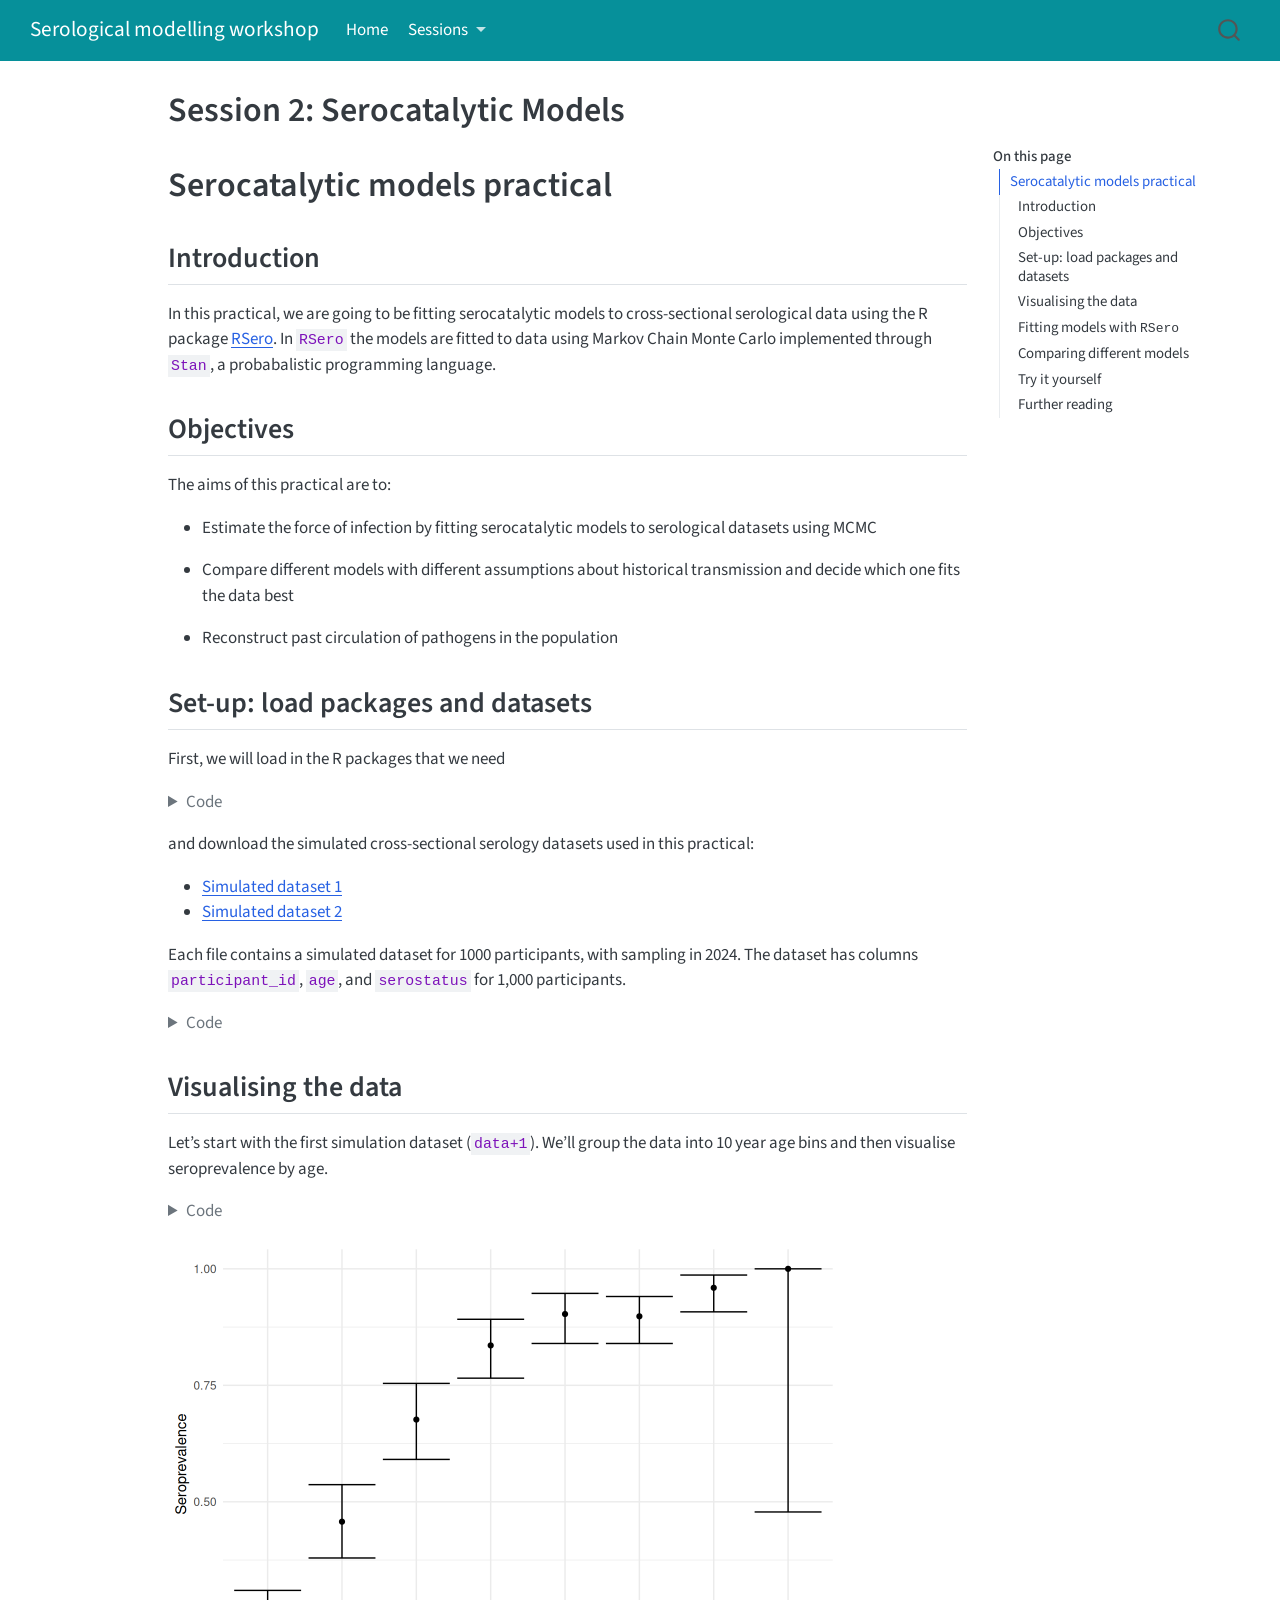
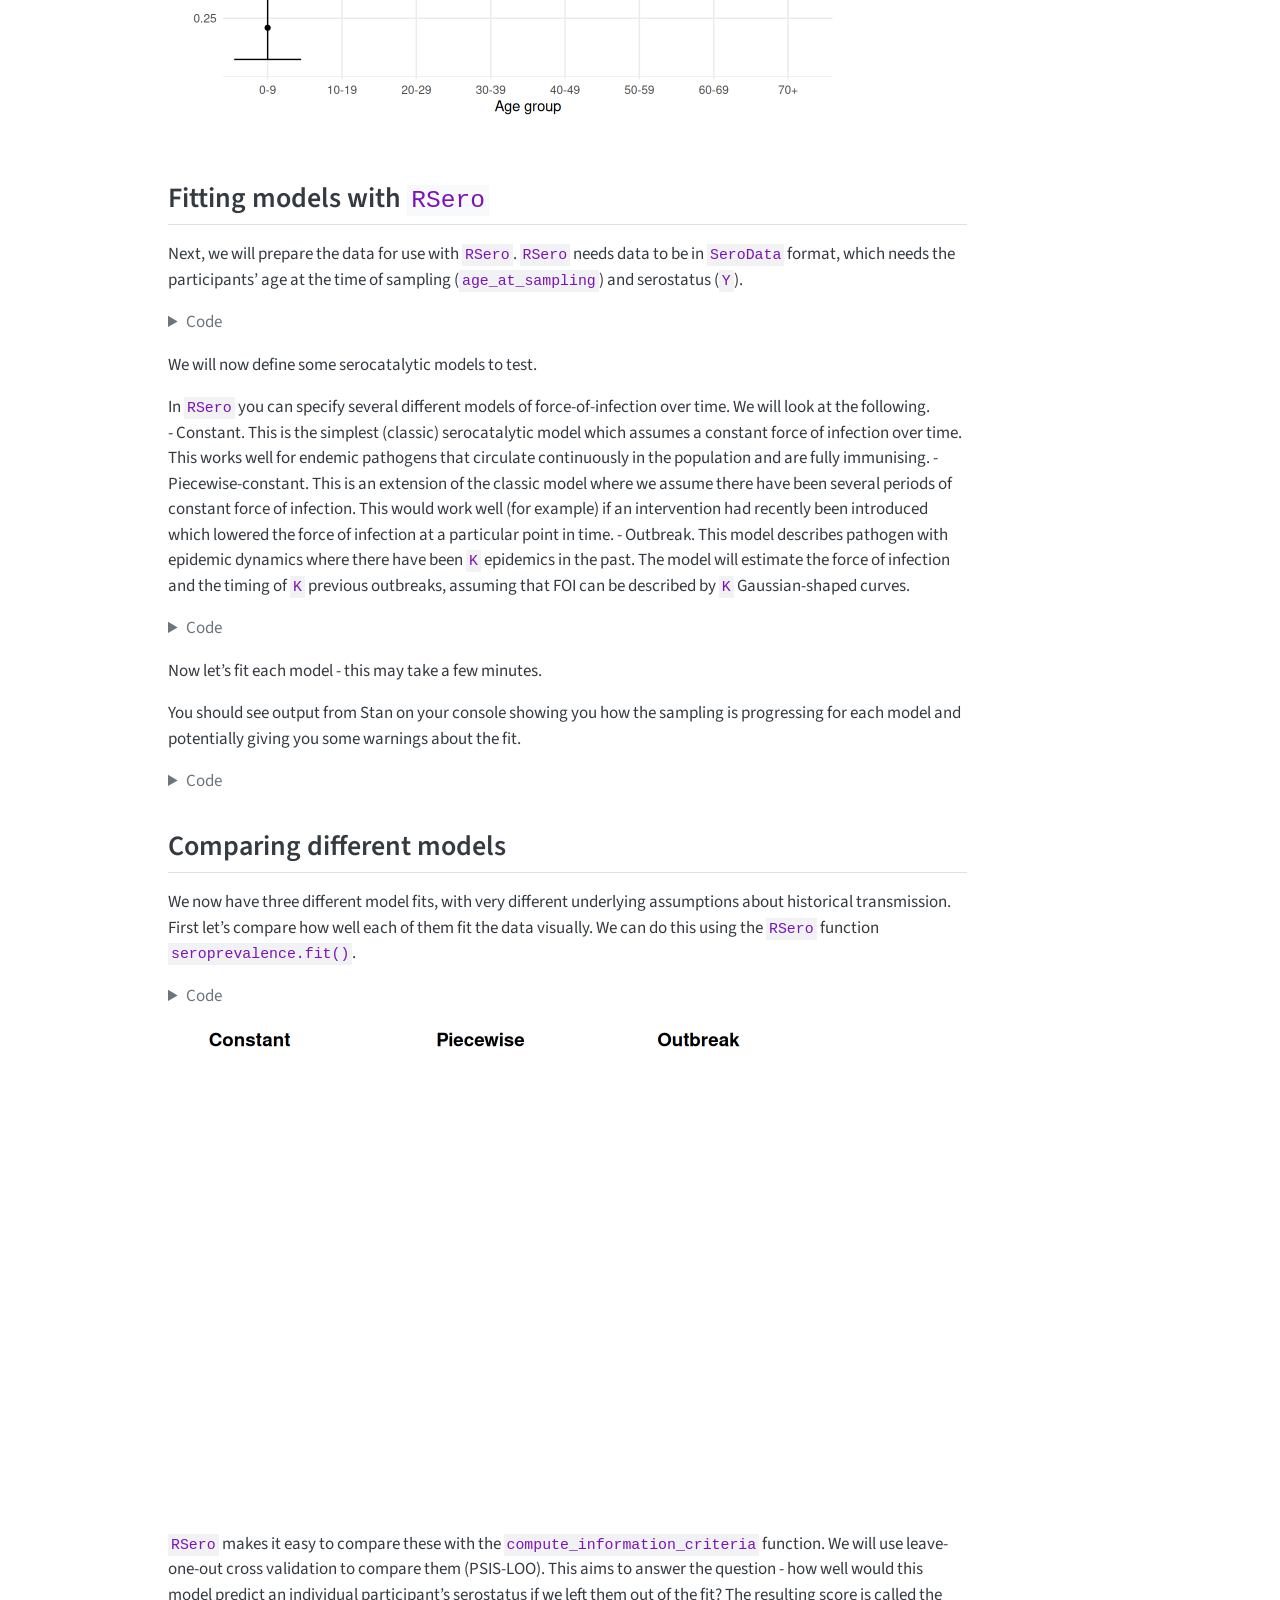
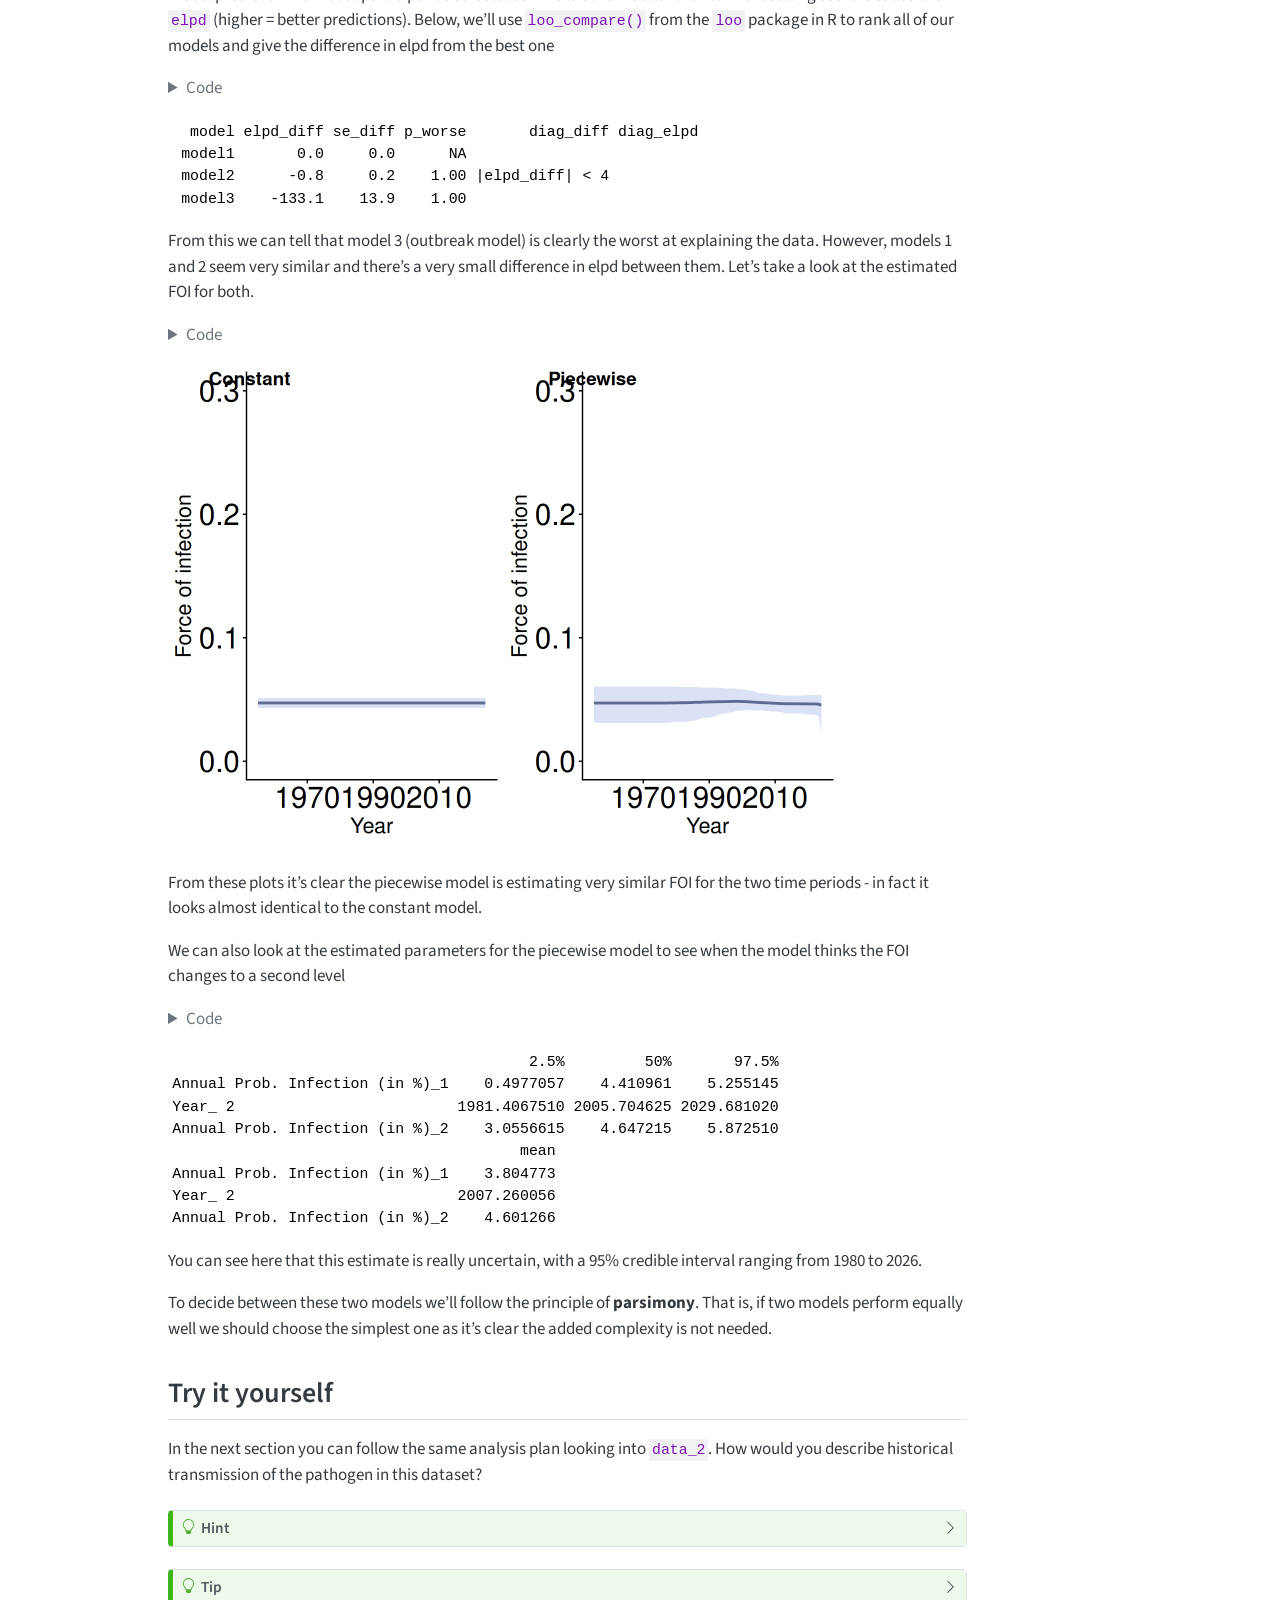
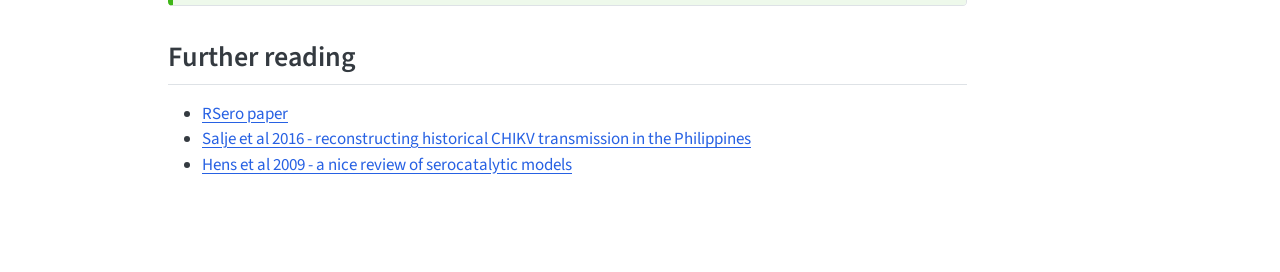
==== sessions/serocatalytic-models-practical.html @ 4f5a4b9c "Built site for gh-pages" ====
<!DOCTYPE html>
<html xmlns="http://www.w3.org/1999/xhtml" lang="en" xml:lang="en"><head>

<meta charset="utf-8">
<meta name="generator" content="quarto-1.10.19">

<meta name="viewport" content="width=device-width, initial-scale=1.0, user-scalable=yes">


<title>Session 2: Serocatalytic Models – Serological modelling workshop</title>
<style>
/* Default styles provided by pandoc.
** See https://pandoc.org/MANUAL.html#variables-for-html for config info.
*/
span.smallcaps{font-variant: small-caps;}
div.columns{display: flex; gap: 1.5em;}
div.column{flex: auto;}
@media screen {
div.columns{gap: min(4vw, 1.5em);}
div.column{overflow-x: auto;}
}
div.hanging-indent{margin-left: 1.5em; text-indent: -1.5em;}
ul.task-list{list-style: none;}
ul.task-list li input[type="checkbox"] {
  width: 0.8em;
  margin: 0 0.8em 0.2em -1em; /* quarto-specific, see https://github.com/quarto-dev/quarto-cli/issues/4556 */ 
  vertical-align: middle;
}
/* CSS for syntax highlighting */
html { -webkit-text-size-adjust: 100%; }
pre > code.sourceCode { white-space: pre; position: relative; }
pre > code.sourceCode > span { display: inline-block; line-height: 1.25; }
pre > code.sourceCode > span:empty { height: 1.2em; }
.sourceCode { overflow: visible; }
code.sourceCode > span { color: inherit; text-decoration: inherit; }
div.sourceCode { margin: 1em 0; }
pre.sourceCode { margin: 0; }
@media screen {
div.sourceCode { overflow: auto; }
}
@media print {
pre > code.sourceCode { white-space: pre-wrap; }
pre > code.sourceCode > span { text-indent: -5em; padding-left: 5em; }
}
pre.numberSource code
  { counter-reset: source-line 0; }
pre.numberSource code > span
  { position: relative; left: -4em; counter-increment: source-line; }
pre.numberSource code > span > a:first-child::before
  { content: counter(source-line);
    position: relative; left: -1em; text-align: right; vertical-align: baseline;
    border: none; display: inline-block;
    -webkit-touch-callout: none; -webkit-user-select: none;
    -khtml-user-select: none; -moz-user-select: none;
    -ms-user-select: none; user-select: none;
    padding: 0 4px; width: 4em;
  }
pre.numberSource { margin-left: 3em;  padding-left: 4px; }
div.sourceCode
  {   }
@media screen {
pre > code.sourceCode > span > a:first-child::before { text-decoration: underline; }
}
</style>


<script src="../site_libs/quarto-nav/quarto-nav.js"></script>
<script src="../site_libs/quarto-nav/headroom.min.js"></script>
<script src="../site_libs/clipboard/clipboard.min.js"></script>
<script src="../site_libs/quarto-search/autocomplete.umd.js"></script>
<script src="../site_libs/quarto-search/fuse.min.js"></script>
<script src="../site_libs/quarto-search/quarto-search.js"></script>
<meta name="quarto:offset" content="../">
<script src="../site_libs/quarto-html/quarto.js" type="module"></script>
<script src="../site_libs/quarto-html/tabsets/tabsets.js" type="module"></script>
<script src="../site_libs/quarto-html/popper.min.js"></script>
<script src="../site_libs/quarto-html/tippy.umd.min.js"></script>
<script src="../site_libs/quarto-html/anchor.min.js"></script>
<link href="../site_libs/quarto-html/tippy.css" rel="stylesheet">
<link href="../site_libs/quarto-html/quarto-syntax-highlighting-bf27225e3a48a9273f3daa8f8e829971.css" rel="stylesheet" id="quarto-text-highlighting-styles">
<script src="../site_libs/bootstrap/bootstrap.min.js"></script>
<link href="../site_libs/bootstrap/bootstrap-icons.css" rel="stylesheet">
<link href="../site_libs/bootstrap/bootstrap-55617497126496852ff9f5a59253c640.min.css" rel="stylesheet" append-hash="true" id="quarto-bootstrap" data-mode="light">
<script id="quarto-search-options" type="application/json">{
  "location": "navbar",
  "copy-button": false,
  "collapse-after": 3,
  "panel-placement": "end",
  "type": "overlay",
  "limit": 50,
  "keyboard-shortcut": [
    "f",
    "/",
    "s"
  ],
  "show-item-context": false,
  "language": {
    "search-no-results-text": "No results",
    "search-matching-documents-text": "matching documents",
    "search-copy-link-title": "Copy link to search",
    "search-hide-matches-text": "Hide additional matches",
    "search-more-match-text": "more match in this document",
    "search-more-matches-text": "more matches in this document",
    "search-clear-button-title": "Clear",
    "search-text-placeholder": "",
    "search-detached-cancel-button-title": "Cancel",
    "search-submit-button-title": "Submit",
    "search-label": "Search"
  }
}</script>


<link rel="stylesheet" href="../styles.css">
</head>

<body class="nav-fixed quarto-light">

<div id="quarto-search-results"></div>
  <header id="quarto-header" class="headroom fixed-top">
    <nav class="navbar navbar-expand-lg " data-bs-theme="dark">
      <div class="navbar-container container-fluid">
      <div class="navbar-brand-container mx-auto">
    <a class="navbar-brand" href="../index.html">
    <span class="navbar-title">Serological modelling workshop</span>
    </a>
  </div>
            <div id="quarto-search" class="" title="Search"></div>
          <button class="navbar-toggler" type="button" data-bs-toggle="collapse" data-bs-target="#navbarCollapse" aria-controls="navbarCollapse" role="menu" aria-expanded="false" aria-label="Toggle navigation" onclick="if (window.quartoToggleHeadroom) { window.quartoToggleHeadroom(); }">
  <span class="navbar-toggler-icon"></span>
</button>
          <div class="collapse navbar-collapse" id="navbarCollapse">
            <ul class="navbar-nav navbar-nav-scroll me-auto">
  <li class="nav-item">
    <a class="nav-link" href="../index.html"> 
<span class="menu-text">Home</span></a>
  </li>  
  <li class="nav-item dropdown ">
    <a class="nav-link dropdown-toggle" href="#" id="nav-menu-sessions" role="link" data-bs-toggle="dropdown" aria-expanded="false">
 <span class="menu-text">Sessions</span>
    </a>
    <ul class="dropdown-menu" aria-labelledby="nav-menu-sessions">    
        <li>
    <a class="dropdown-item" href="../sessions/serology-introduction.html">
 <span class="dropdown-text">Introduction to serology</span></a>
  </li>  
        <li>
    <a class="dropdown-item" href="../sessions/serocatalytic-models-practical.html">
 <span class="dropdown-text">Serocatalytic models</span></a>
  </li>  
    </ul>
  </li>
</ul>
          </div> <!-- /navcollapse -->
            <div class="quarto-navbar-tools">
</div>
      </div> <!-- /container-fluid -->
    </nav>
</header>
<!-- content -->
<div id="quarto-content" class="quarto-container page-columns page-rows-contents page-layout-article page-navbar">
<!-- sidebar -->
<!-- margin-sidebar -->
    <div id="quarto-margin-sidebar" class="sidebar margin-sidebar">
        <nav id="TOC" role="doc-toc" class="toc-active">
    <h2 id="toc-title">On this page</h2>
   
  <ul>
  <li><a href="#serocatalytic-models-practical" id="toc-serocatalytic-models-practical" class="nav-link active" data-scroll-target="#serocatalytic-models-practical">Serocatalytic models practical</a>
  <ul class="collapse">
  <li><a href="#introduction" id="toc-introduction" class="nav-link" data-scroll-target="#introduction">Introduction</a></li>
  <li><a href="#objectives" id="toc-objectives" class="nav-link" data-scroll-target="#objectives">Objectives</a></li>
  <li><a href="#set-up-load-packages-and-datasets" id="toc-set-up-load-packages-and-datasets" class="nav-link" data-scroll-target="#set-up-load-packages-and-datasets">Set-up: load packages and datasets</a></li>
  <li><a href="#visualising-the-data" id="toc-visualising-the-data" class="nav-link" data-scroll-target="#visualising-the-data">Visualising the data</a></li>
  <li><a href="#fitting-models-with-rsero" id="toc-fitting-models-with-rsero" class="nav-link" data-scroll-target="#fitting-models-with-rsero">Fitting models with <code>RSero</code></a></li>
  <li><a href="#comparing-different-models" id="toc-comparing-different-models" class="nav-link" data-scroll-target="#comparing-different-models">Comparing different models</a></li>
  <li><a href="#try-it-yourself" id="toc-try-it-yourself" class="nav-link" data-scroll-target="#try-it-yourself">Try it yourself</a></li>
  <li><a href="#further-reading" id="toc-further-reading" class="nav-link" data-scroll-target="#further-reading">Further reading</a></li>
  </ul></li>
  </ul>
</nav>
    </div>
<!-- main -->
<main class="content" id="quarto-document-content">

<header id="title-block-header" class="quarto-title-block default">
<div class="quarto-title">
<h1 class="title">Session 2: Serocatalytic Models</h1>
</div>



<div class="quarto-title-meta">

    
  
    
  </div>
  


</header>


<section id="serocatalytic-models-practical" class="level1">
<h1>Serocatalytic models practical</h1>
<section id="introduction" class="level2">
<h2 class="anchored" data-anchor-id="introduction">Introduction</h2>
<p>In this practical, we are going to be fitting serocatalytic models to cross-sectional serological data using the R package <a href="&quot;https://journals.plos.org/ploscompbiol/article?id=10.1371/journal.pcbi.1012777#pcbi.1012777.ref024&quot;">RSero</a>. In <code>RSero</code> the models are fitted to data using Markov Chain Monte Carlo implemented through <code>Stan</code>, a probabalistic programming language.</p>
</section>
<section id="objectives" class="level2">
<h2 class="anchored" data-anchor-id="objectives">Objectives</h2>
<p>The aims of this practical are to:</p>
<ul>
<li><p>Estimate the force of infection by fitting serocatalytic models to serological datasets using MCMC</p></li>
<li><p>Compare different models with different assumptions about historical transmission and decide which one fits the data best</p></li>
<li><p>Reconstruct past circulation of pathogens in the population</p></li>
</ul>
</section>
<section id="set-up-load-packages-and-datasets" class="level2">
<h2 class="anchored" data-anchor-id="set-up-load-packages-and-datasets">Set-up: load packages and datasets</h2>
<p>First, we will load in the R packages that we need</p>
<div class="cell">
<details class="code-fold">
<summary>Code</summary>
<div class="code-copy-outer-scaffold"><div class="sourceCode cell-code" id="cb1"><pre class="sourceCode r code-with-copy"><code class="sourceCode r"><span id="cb1-1"><a href="#cb1-1" aria-hidden="true" tabindex="-1"></a><span class="fu">library</span>(Rsero)</span>
<span id="cb1-2"><a href="#cb1-2" aria-hidden="true" tabindex="-1"></a><span class="fu">library</span>(tidyverse)</span>
<span id="cb1-3"><a href="#cb1-3" aria-hidden="true" tabindex="-1"></a><span class="fu">library</span>(ggpubr) <span class="co"># we use this to arrange and save multiple plots together</span></span></code></pre></div><button title="Copy to Clipboard" class="code-copy-button"><i class="bi"></i></button></div>
</details>
</div>
<p>and download the simulated cross-sectional serology datasets used in this practical:</p>
<ul>
<li><a href="../data/simulated-data1.csv">Simulated dataset 1</a></li>
<li><a href="../data/simulated-data2.csv">Simulated dataset 2</a></li>
</ul>
<p>Each file contains a simulated dataset for 1000 participants, with sampling in 2024. The dataset has columns <code>participant_id</code>, <code>age</code>, and <code>serostatus</code> for 1,000 participants.</p>
<div class="cell">
<details class="code-fold">
<summary>Code</summary>
<div class="code-copy-outer-scaffold"><div class="sourceCode cell-code" id="cb2"><pre class="sourceCode r code-with-copy"><code class="sourceCode r"><span id="cb2-1"><a href="#cb2-1" aria-hidden="true" tabindex="-1"></a>data_1 <span class="ot">&lt;-</span> <span class="fu">read.csv</span>(<span class="st">"../data/simulated-data1.csv"</span>)</span>
<span id="cb2-2"><a href="#cb2-2" aria-hidden="true" tabindex="-1"></a>data_2 <span class="ot">&lt;-</span> <span class="fu">read.csv</span>(<span class="st">"../data/simulated-data2.csv"</span>)</span></code></pre></div><button title="Copy to Clipboard" class="code-copy-button"><i class="bi"></i></button></div>
</details>
</div>
</section>
<section id="visualising-the-data" class="level2">
<h2 class="anchored" data-anchor-id="visualising-the-data">Visualising the data</h2>
<p>Let’s start with the first simulation dataset (<code>data+1</code>). We’ll group the data into 10 year age bins and then visualise seroprevalence by age.</p>
<div class="cell">
<details class="code-fold">
<summary>Code</summary>
<div class="code-copy-outer-scaffold"><div class="sourceCode cell-code" id="cb3"><pre class="sourceCode r code-with-copy"><code class="sourceCode r"><span id="cb3-1"><a href="#cb3-1" aria-hidden="true" tabindex="-1"></a>agg_data_1 <span class="ot">&lt;-</span> data_1 <span class="sc">|&gt;</span> </span>
<span id="cb3-2"><a href="#cb3-2" aria-hidden="true" tabindex="-1"></a>  <span class="fu">mutate</span>(<span class="at">age_group =</span> <span class="fu">cut</span>(</span>
<span id="cb3-3"><a href="#cb3-3" aria-hidden="true" tabindex="-1"></a>      age,</span>
<span id="cb3-4"><a href="#cb3-4" aria-hidden="true" tabindex="-1"></a>      <span class="at">breaks =</span> <span class="fu">c</span>(<span class="fu">seq</span>(<span class="dv">0</span>, <span class="dv">70</span>, <span class="at">by =</span> <span class="dv">10</span>), <span class="cn">Inf</span>),</span>
<span id="cb3-5"><a href="#cb3-5" aria-hidden="true" tabindex="-1"></a>      <span class="at">labels =</span> <span class="fu">c</span>(</span>
<span id="cb3-6"><a href="#cb3-6" aria-hidden="true" tabindex="-1"></a>        <span class="st">"0-9"</span>, <span class="st">"10-19"</span>, <span class="st">"20-29"</span>, <span class="st">"30-39"</span>,</span>
<span id="cb3-7"><a href="#cb3-7" aria-hidden="true" tabindex="-1"></a>        <span class="st">"40-49"</span>, <span class="st">"50-59"</span>, <span class="st">"60-69"</span>, <span class="st">"70+"</span>),</span>
<span id="cb3-8"><a href="#cb3-8" aria-hidden="true" tabindex="-1"></a>      <span class="at">right =</span> <span class="cn">FALSE</span>)) <span class="sc">|&gt;</span> </span>
<span id="cb3-9"><a href="#cb3-9" aria-hidden="true" tabindex="-1"></a>  <span class="fu">group_by</span>(age_group)  <span class="sc">|&gt;</span> </span>
<span id="cb3-10"><a href="#cb3-10" aria-hidden="true" tabindex="-1"></a>  <span class="fu">summarise</span>(<span class="at">n =</span> <span class="fu">n</span>(),</span>
<span id="cb3-11"><a href="#cb3-11" aria-hidden="true" tabindex="-1"></a>            <span class="at">seropositive =</span> <span class="fu">sum</span>(serostatus),</span>
<span id="cb3-12"><a href="#cb3-12" aria-hidden="true" tabindex="-1"></a>            <span class="at">seroprevalence =</span> <span class="fu">mean</span>(serostatus),</span>
<span id="cb3-13"><a href="#cb3-13" aria-hidden="true" tabindex="-1"></a>            <span class="at">seroprevalence =</span> seropositive <span class="sc">/</span> n,</span>
<span id="cb3-14"><a href="#cb3-14" aria-hidden="true" tabindex="-1"></a>            <span class="at">ci_lower =</span> <span class="fu">binom.test</span>(seropositive, n)<span class="sc">$</span>conf.int[<span class="dv">1</span>],</span>
<span id="cb3-15"><a href="#cb3-15" aria-hidden="true" tabindex="-1"></a>            <span class="at">ci_upper =</span> <span class="fu">binom.test</span>(seropositive, n)<span class="sc">$</span>conf.int[<span class="dv">2</span>], <span class="at">.groups =</span> <span class="st">"drop"</span>)</span>
<span id="cb3-16"><a href="#cb3-16" aria-hidden="true" tabindex="-1"></a></span>
<span id="cb3-17"><a href="#cb3-17" aria-hidden="true" tabindex="-1"></a><span class="fu">ggplot</span>(agg_data_1) <span class="sc">+</span></span>
<span id="cb3-18"><a href="#cb3-18" aria-hidden="true" tabindex="-1"></a>  <span class="fu">geom_point</span>(<span class="fu">aes</span>(<span class="at">x =</span> age_group, <span class="at">y =</span> seroprevalence)) <span class="sc">+</span></span>
<span id="cb3-19"><a href="#cb3-19" aria-hidden="true" tabindex="-1"></a>  <span class="fu">geom_errorbar</span>(<span class="fu">aes</span>(<span class="at">x =</span> age_group, <span class="at">ymin =</span> ci_lower, <span class="at">ymax =</span> ci_upper)) <span class="sc">+</span></span>
<span id="cb3-20"><a href="#cb3-20" aria-hidden="true" tabindex="-1"></a>  <span class="fu">theme_minimal</span>() <span class="sc">+</span></span>
<span id="cb3-21"><a href="#cb3-21" aria-hidden="true" tabindex="-1"></a>  <span class="fu">labs</span>(<span class="at">x =</span> <span class="st">"Age group"</span>, <span class="at">y =</span> <span class="st">"Seroprevalence"</span>)</span></code></pre></div><button title="Copy to Clipboard" class="code-copy-button"><i class="bi"></i></button></div>
</details>
<div class="cell-output-display">
<div>
<figure class="figure">
<p><img src="serocatalytic-models-practical_files/figure-html/unnamed-chunk-3-1.png" class="img-fluid figure-img" width="672"></p>
</figure>
</div>
</div>
</div>
</section>
<section id="fitting-models-with-rsero" class="level2">
<h2 class="anchored" data-anchor-id="fitting-models-with-rsero">Fitting models with <code>RSero</code></h2>
<p>Next, we will prepare the data for use with <code>RSero</code>. <code>RSero</code> needs data to be in <code>SeroData</code> format, which needs the participants’ age at the time of sampling (<code>age_at_sampling</code>) and serostatus (<code>Y</code>).</p>
<div class="cell">
<details class="code-fold">
<summary>Code</summary>
<div class="code-copy-outer-scaffold"><div class="sourceCode cell-code" id="cb4"><pre class="sourceCode r code-with-copy"><code class="sourceCode r"><span id="cb4-1"><a href="#cb4-1" aria-hidden="true" tabindex="-1"></a>sero_data1 <span class="ot">&lt;-</span> <span class="fu">SeroData</span>(<span class="at">age_at_sampling =</span> data_1<span class="sc">$</span>age, <span class="at">Y =</span> data_1<span class="sc">$</span>serostatus, <span class="at">sampling_year =</span> <span class="dv">2024</span>)</span>
<span id="cb4-2"><a href="#cb4-2" aria-hidden="true" tabindex="-1"></a>sero_data2 <span class="ot">&lt;-</span> <span class="fu">SeroData</span>(<span class="at">age_at_sampling =</span> data_2<span class="sc">$</span>age, <span class="at">Y =</span> data_2<span class="sc">$</span>serostatus, <span class="at">sampling_year =</span> <span class="dv">2024</span>)</span></code></pre></div><button title="Copy to Clipboard" class="code-copy-button"><i class="bi"></i></button></div>
</details>
</div>
<p>We will now define some serocatalytic models to test.</p>
<p>In <code>RSero</code> you can specify several different models of force-of-infection over time. We will look at the following.<br>
- Constant. This is the simplest (classic) serocatalytic model which assumes a constant force of infection over time. This works well for endemic pathogens that circulate continuously in the population and are fully immunising. - Piecewise-constant. This is an extension of the classic model where we assume there have been several periods of constant force of infection. This would work well (for example) if an intervention had recently been introduced which lowered the force of infection at a particular point in time. - Outbreak. This model describes pathogen with epidemic dynamics where there have been <code>K</code> epidemics in the past. The model will estimate the force of infection and the timing of <code>K</code> previous outbreaks, assuming that FOI can be described by <code>K</code> Gaussian-shaped curves.</p>
<div class="cell">
<details class="code-fold">
<summary>Code</summary>
<div class="code-copy-outer-scaffold"><div class="sourceCode cell-code" id="cb5"><pre class="sourceCode r code-with-copy"><code class="sourceCode r"><span id="cb5-1"><a href="#cb5-1" aria-hidden="true" tabindex="-1"></a>constant_model <span class="ot">&lt;-</span> <span class="fu">FOImodel</span>(<span class="at">type =</span> <span class="st">"constant"</span>)</span>
<span id="cb5-2"><a href="#cb5-2" aria-hidden="true" tabindex="-1"></a>piecewise_model <span class="ot">&lt;-</span> <span class="fu">FOImodel</span>(<span class="at">type =</span> <span class="st">"piecewise"</span>, <span class="at">K =</span> <span class="dv">2</span>) <span class="co"># assuming there have been 2 phases with distinct force of infection</span></span>
<span id="cb5-3"><a href="#cb5-3" aria-hidden="true" tabindex="-1"></a>outbreak_model <span class="ot">&lt;-</span> <span class="fu">FOImodel</span>(<span class="at">type =</span> <span class="st">"outbreak"</span>, <span class="at">K =</span> <span class="dv">1</span>) <span class="co"># assuming there has been 1 outbreak in the past</span></span></code></pre></div><button title="Copy to Clipboard" class="code-copy-button"><i class="bi"></i></button></div>
</details>
</div>
<p>Now let’s fit each model - this may take a few minutes.</p>
<p>You should see output from Stan on your console showing you how the sampling is progressing for each model and potentially giving you some warnings about the fit.</p>
<div class="cell">
<details class="code-fold">
<summary>Code</summary>
<div class="code-copy-outer-scaffold"><div class="sourceCode cell-code" id="cb6"><pre class="sourceCode r code-with-copy"><code class="sourceCode r"><span id="cb6-1"><a href="#cb6-1" aria-hidden="true" tabindex="-1"></a>constant_fit_1 <span class="ot">&lt;-</span> <span class="fu">fit</span>(<span class="at">data =</span> sero_data1, <span class="at">model =</span> constant_model, <span class="at">iter =</span> <span class="dv">1000</span>, <span class="at">chains =</span> <span class="dv">2</span>)</span>
<span id="cb6-2"><a href="#cb6-2" aria-hidden="true" tabindex="-1"></a>piecewise_fit_1 <span class="ot">&lt;-</span> <span class="fu">fit</span>(<span class="at">data =</span> sero_data1, <span class="at">model =</span> piecewise_model, <span class="at">iter =</span> <span class="dv">1000</span>, <span class="at">chains =</span> <span class="dv">2</span>)</span>
<span id="cb6-3"><a href="#cb6-3" aria-hidden="true" tabindex="-1"></a>outbreak_fit_1 <span class="ot">&lt;-</span> <span class="fu">fit</span>(<span class="at">data =</span> sero_data1, <span class="at">model =</span> outbreak_model, <span class="at">iter =</span> <span class="dv">1000</span>, <span class="at">chains =</span> <span class="dv">2</span>)</span></code></pre></div><button title="Copy to Clipboard" class="code-copy-button"><i class="bi"></i></button></div>
</details>
</div>
</section>
<section id="comparing-different-models" class="level2">
<h2 class="anchored" data-anchor-id="comparing-different-models">Comparing different models</h2>
<p>We now have three different model fits, with very different underlying assumptions about historical transmission. First let’s compare how well each of them fit the data visually. We can do this using the <code>RSero</code> function <code>seroprevalence.fit()</code>.</p>
<div class="cell">
<details class="code-fold">
<summary>Code</summary>
<div class="code-copy-outer-scaffold"><div class="sourceCode cell-code" id="cb7"><pre class="sourceCode r code-with-copy"><code class="sourceCode r"><span id="cb7-1"><a href="#cb7-1" aria-hidden="true" tabindex="-1"></a>constant_plot <span class="ot">&lt;-</span> <span class="fu">seroprevalence.fit</span>(constant_fit_1)</span>
<span id="cb7-2"><a href="#cb7-2" aria-hidden="true" tabindex="-1"></a>piecewise_plot <span class="ot">&lt;-</span> <span class="fu">seroprevalence.fit</span>(piecewise_fit_1)</span>
<span id="cb7-3"><a href="#cb7-3" aria-hidden="true" tabindex="-1"></a>outbreak_plot <span class="ot">&lt;-</span> <span class="fu">seroprevalence.fit</span>(outbreak_fit_1)</span>
<span id="cb7-4"><a href="#cb7-4" aria-hidden="true" tabindex="-1"></a></span>
<span id="cb7-5"><a href="#cb7-5" aria-hidden="true" tabindex="-1"></a><span class="fu">ggarrange</span>(</span>
<span id="cb7-6"><a href="#cb7-6" aria-hidden="true" tabindex="-1"></a>  constant_plot,</span>
<span id="cb7-7"><a href="#cb7-7" aria-hidden="true" tabindex="-1"></a>  piecewise_plot,</span>
<span id="cb7-8"><a href="#cb7-8" aria-hidden="true" tabindex="-1"></a>  outbreak_plot,</span>
<span id="cb7-9"><a href="#cb7-9" aria-hidden="true" tabindex="-1"></a>  <span class="at">ncol =</span> <span class="dv">3</span>,</span>
<span id="cb7-10"><a href="#cb7-10" aria-hidden="true" tabindex="-1"></a>  <span class="at">labels =</span> <span class="fu">c</span>(<span class="st">"Constant"</span>, <span class="st">"Piecewise"</span>, <span class="st">"Outbreak"</span>))</span></code></pre></div><button title="Copy to Clipboard" class="code-copy-button"><i class="bi"></i></button></div>
</details>
<div class="cell-output-display">
<div>
<figure class="figure">
<p><img src="serocatalytic-models-practical_files/figure-html/unnamed-chunk-7-1.png" class="img-fluid figure-img" width="672"></p>
</figure>
</div>
</div>
</div>
<p><code>RSero</code> makes it easy to compare these with the <code>compute_information_criteria</code> function. We will use leave-one-out cross validation to compare them (PSIS-LOO). This aims to answer the question - how well would this model predict an individual participant’s serostatus if we left them out of the fit? The resulting score is called the <code>elpd</code> (higher = better predictions). Below, we’ll use <code>loo_compare()</code> from the <code>loo</code> package in R to rank all of our models and give the difference in elpd from the best one</p>
<div class="cell">
<details class="code-fold">
<summary>Code</summary>
<div class="code-copy-outer-scaffold"><div class="sourceCode cell-code" id="cb8"><pre class="sourceCode r code-with-copy"><code class="sourceCode r"><span id="cb8-1"><a href="#cb8-1" aria-hidden="true" tabindex="-1"></a>constant_ic_1 <span class="ot">&lt;-</span> <span class="fu">compute_information_criteria</span>(constant_fit_1)</span>
<span id="cb8-2"><a href="#cb8-2" aria-hidden="true" tabindex="-1"></a>piecewise_ic_1 <span class="ot">&lt;-</span> <span class="fu">compute_information_criteria</span>(piecewise_fit_1)</span>
<span id="cb8-3"><a href="#cb8-3" aria-hidden="true" tabindex="-1"></a>outbreak_ic_1 <span class="ot">&lt;-</span> <span class="fu">compute_information_criteria</span>(outbreak_fit_1)</span>
<span id="cb8-4"><a href="#cb8-4" aria-hidden="true" tabindex="-1"></a></span>
<span id="cb8-5"><a href="#cb8-5" aria-hidden="true" tabindex="-1"></a>loo<span class="sc">::</span><span class="fu">loo_compare</span>(constant_ic_1<span class="sc">$</span>PSIS_LOO, piecewise_ic_1<span class="sc">$</span>PSIS_LOO, outbreak_ic_1<span class="sc">$</span>PSIS_LOO)</span></code></pre></div><button title="Copy to Clipboard" class="code-copy-button"><i class="bi"></i></button></div>
</details>
<div class="cell-output cell-output-stdout">
<pre><code>  model elpd_diff se_diff p_worse       diag_diff diag_elpd
 model1       0.0     0.0      NA                          
 model2      -0.8     0.2    1.00 |elpd_diff| &lt; 4          
 model3    -133.1    13.9    1.00                          </code></pre>
</div>
</div>
<p>From this we can tell that model 3 (outbreak model) is clearly the worst at explaining the data. However, models 1 and 2 seem very similar and there’s a very small difference in elpd between them. Let’s take a look at the estimated FOI for both.</p>
<div class="cell">
<details class="code-fold">
<summary>Code</summary>
<div class="code-copy-outer-scaffold"><div class="sourceCode cell-code" id="cb10"><pre class="sourceCode r code-with-copy"><code class="sourceCode r"><span id="cb10-1"><a href="#cb10-1" aria-hidden="true" tabindex="-1"></a>constant_foi <span class="ot">&lt;-</span> <span class="fu">plot</span>(constant_fit_1, <span class="at">YLIM =</span> <span class="fl">0.3</span>)</span>
<span id="cb10-2"><a href="#cb10-2" aria-hidden="true" tabindex="-1"></a>piecewise_foi <span class="ot">&lt;-</span> <span class="fu">plot</span>(piecewise_fit_1, <span class="at">YLIM =</span> <span class="fl">0.3</span>)</span>
<span id="cb10-3"><a href="#cb10-3" aria-hidden="true" tabindex="-1"></a></span>
<span id="cb10-4"><a href="#cb10-4" aria-hidden="true" tabindex="-1"></a><span class="co"># Note we need the [[1]] here as RSero's plot function returns a list where the first element is the plot we need</span></span>
<span id="cb10-5"><a href="#cb10-5" aria-hidden="true" tabindex="-1"></a><span class="fu">ggarrange</span>(constant_foi[[<span class="dv">1</span>]],</span>
<span id="cb10-6"><a href="#cb10-6" aria-hidden="true" tabindex="-1"></a>          piecewise_foi[[<span class="dv">1</span>]],</span>
<span id="cb10-7"><a href="#cb10-7" aria-hidden="true" tabindex="-1"></a>          <span class="at">ncol =</span> <span class="dv">2</span>,</span>
<span id="cb10-8"><a href="#cb10-8" aria-hidden="true" tabindex="-1"></a>          <span class="at">labels =</span> <span class="fu">c</span>(<span class="st">"Constant"</span>, <span class="st">"Piecewise"</span>))</span></code></pre></div><button title="Copy to Clipboard" class="code-copy-button"><i class="bi"></i></button></div>
</details>
<div class="cell-output-display">
<div>
<figure class="figure">
<p><img src="serocatalytic-models-practical_files/figure-html/unnamed-chunk-9-1.png" class="img-fluid figure-img" width="672"></p>
</figure>
</div>
</div>
</div>
<p>From these plots it’s clear the piecewise model is estimating very similar FOI for the two time periods - in fact it looks almost identical to the constant model.</p>
<p>We can also look at the estimated parameters for the piecewise model to see when the model thinks the FOI changes to a second level</p>
<div class="cell">
<details class="code-fold">
<summary>Code</summary>
<div class="code-copy-outer-scaffold"><div class="sourceCode cell-code" id="cb11"><pre class="sourceCode r code-with-copy"><code class="sourceCode r"><span id="cb11-1"><a href="#cb11-1" aria-hidden="true" tabindex="-1"></a><span class="fu">parameters_credible_intervals</span>(piecewise_fit_1)</span></code></pre></div><button title="Copy to Clipboard" class="code-copy-button"><i class="bi"></i></button></div>
</details>
<div class="cell-output cell-output-stdout">
<pre><code>                                        2.5%         50%       97.5%
Annual Prob. Infection (in %)_1    0.4977057    4.410961    5.255145
Year_ 2                         1981.4067510 2005.704625 2029.681020
Annual Prob. Infection (in %)_2    3.0556615    4.647215    5.872510
                                       mean
Annual Prob. Infection (in %)_1    3.804773
Year_ 2                         2007.260056
Annual Prob. Infection (in %)_2    4.601266</code></pre>
</div>
</div>
<p>You can see here that this estimate is really uncertain, with a 95% credible interval ranging from 1980 to 2026.</p>
<p>To decide between these two models we’ll follow the principle of <strong>parsimony</strong>. That is, if two models perform equally well we should choose the simplest one as it’s clear the added complexity is not needed.</p>
</section>
<section id="try-it-yourself" class="level2">
<h2 class="anchored" data-anchor-id="try-it-yourself">Try it yourself</h2>
<p>In the next section you can follow the same analysis plan looking into <code>data_2</code>. How would you describe historical transmission of the pathogen in this dataset?</p>
<div class="callout callout-style-default callout-tip callout-titled">
<div class="callout-header d-flex align-content-center collapsed" data-bs-toggle="collapse" data-bs-target=".callout-1-contents" aria-controls="callout-1" aria-expanded="false" aria-label="Toggle callout">
<div class="callout-icon-container">
<i class="callout-icon"></i>
</div>
<div class="callout-title-container flex-fill">
<span class="screen-reader-only">Tip</span>Hint
</div>
<div class="callout-btn-toggle d-inline-block border-0 py-1 ps-1 pe-0 float-end"><i class="callout-toggle"></i></div>
</div>
<div id="callout-1" class="callout-1-contents callout-collapse collapse">
<div class="callout-body-container callout-body">
<p>Remember to have a look at what seroprevalence looks like by age, this will give you clues as to what models you might like to test.</p>
</div>
</div>
</div>
<div class="callout callout-style-default callout-tip callout-titled">
<div class="callout-header d-flex align-content-center collapsed" data-bs-toggle="collapse" data-bs-target=".callout-2-contents" aria-controls="callout-2" aria-expanded="false" aria-label="Toggle callout">
<div class="callout-icon-container">
<i class="callout-icon"></i>
</div>
<div class="callout-title-container flex-fill">
Tip
</div>
<div class="callout-btn-toggle d-inline-block border-0 py-1 ps-1 pe-0 float-end"><i class="callout-toggle"></i></div>
</div>
<div id="callout-2" class="callout-2-contents callout-collapse collapse">
<div class="callout-body-container callout-body">
<p>We set K=1 when using piecewise and outbreak models in the first part but you can change K to look at multiple change points in FOI or multiple outbreaks in the past.</p>
</div>
</div>
</div>
</section>
<section id="further-reading" class="level2">
<h2 class="anchored" data-anchor-id="further-reading">Further reading</h2>
<ul>
<li><a href="https://journals.plos.org/ploscompbiol/article?id=10.1371/journal.pcbi.1012777#pcbi.1012777.ref024%22">RSero paper</a></li>
<li><a href="https://pmc.ncbi.nlm.nih.gov/articles/PMC4721913/">Salje et al 2016 - reconstructing historical CHIKV transmission in the Philippines</a></li>
<li><a href="https://www.cambridge.org/core/journals/epidemiology-and-infection/article/seventyfive-years-of-estimating-the-force-of-infection-from-current-status-data/FC65967F1DA0A28401A43BBD9927C32E">Hens et al 2009 - a nice review of serocatalytic models</a></li>
</ul>


</section>
</section>

</main> <!-- /main -->
<script id="quarto-html-after-body" type="application/javascript">
  window.document.addEventListener("DOMContentLoaded", function (event) {
    const icon = "";
    const anchorJS = new window.AnchorJS();
    anchorJS.options = {
      placement: 'right',
      icon: icon
    };
    anchorJS.add('.anchored');
    const isCodeAnnotation = (el) => {
      for (const clz of el.classList) {
        if (clz.startsWith('code-annotation-')) {                     
          return true;
        }
      }
      return false;
    }
    const onCopySuccess = function(e) {
      // button target
      const button = e.trigger;
      // don't keep focus
      button.blur();
      // flash "checked"
      button.classList.add('code-copy-button-checked');
      var currentTitle = button.getAttribute("title");
      button.setAttribute("title", "Copied!");
      let tooltip;
      if (window.bootstrap) {
        button.setAttribute("data-bs-toggle", "tooltip");
        button.setAttribute("data-bs-placement", "left");
        button.setAttribute("data-bs-title", "Copied!");
        tooltip = new bootstrap.Tooltip(button, 
          { trigger: "manual", 
            customClass: "code-copy-button-tooltip",
            offset: [0, -8]});
        tooltip.show();    
      }
      setTimeout(function() {
        if (tooltip) {
          tooltip.hide();
          button.removeAttribute("data-bs-title");
          button.removeAttribute("data-bs-toggle");
          button.removeAttribute("data-bs-placement");
        }
        button.setAttribute("title", currentTitle);
        button.classList.remove('code-copy-button-checked');
      }, 1000);
      // clear code selection
      e.clearSelection();
    }
    const getTextToCopy = function(trigger) {
      const outerScaffold = trigger.parentElement.cloneNode(true);
      const codeEl = outerScaffold.querySelector('code');
      for (const childEl of codeEl.children) {
        if (isCodeAnnotation(childEl)) {
          childEl.remove();
        }
      }
      return codeEl.innerText;
    }
    const clipboard = new window.ClipboardJS('.code-copy-button:not([data-in-quarto-modal])', {
      text: getTextToCopy
    });
    clipboard.on('success', onCopySuccess);
    if (window.document.getElementById('quarto-embedded-source-code-modal')) {
      const clipboardModal = new window.ClipboardJS('.code-copy-button[data-in-quarto-modal]', {
        text: getTextToCopy,
        container: window.document.getElementById('quarto-embedded-source-code-modal')
      });
      clipboardModal.on('success', onCopySuccess);
    }
      var localhostRegex = new RegExp(/^(?:http|https):\/\/localhost\:?[0-9]*\//);
      var mailtoRegex = new RegExp(/^mailto:/);
        var filterRegex = new RegExp("https:\/\/EmilieFinch\.github\.io\/serology-workshop\/");
      var isInternal = (href) => {
          return filterRegex.test(href) || localhostRegex.test(href) || mailtoRegex.test(href);
      }
      // Inspect non-navigation links and adorn them if external
     var links = window.document.querySelectorAll('a[href]:not(.nav-link):not(.navbar-brand):not(.toc-action):not(.sidebar-link):not(.sidebar-item-toggle):not(.pagination-link):not(.no-external):not([aria-hidden]):not(.dropdown-item):not(.quarto-navigation-tool):not(.about-link)');
      for (var i=0; i<links.length; i++) {
        const link = links[i];
        if (!isInternal(link.href)) {
          // undo the damage that might have been done by quarto-nav.js in the case of
          // links that we want to consider external
          if (link.dataset.originalHref !== undefined) {
            link.href = link.dataset.originalHref;
          }
        }
      }
    function tippyHover(el, contentFn, onTriggerFn, onUntriggerFn) {
      const config = {
        allowHTML: true,
        maxWidth: 500,
        delay: 100,
        arrow: false,
        appendTo: function(el) {
            return el.parentElement;
        },
        interactive: true,
        interactiveBorder: 10,
        theme: 'quarto',
        placement: 'bottom-start',
      };
      if (contentFn) {
        config.content = contentFn;
      }
      if (onTriggerFn) {
        config.onTrigger = onTriggerFn;
      }
      if (onUntriggerFn) {
        config.onUntrigger = onUntriggerFn;
      }
      window.tippy(el, config); 
    }
    const noterefs = window.document.querySelectorAll('a[role="doc-noteref"]');
    for (var i=0; i<noterefs.length; i++) {
      const ref = noterefs[i];
      tippyHover(ref, function() {
        // use id or data attribute instead here
        let href = ref.getAttribute('data-footnote-href') || ref.getAttribute('href');
        try { href = new URL(href).hash; } catch {}
        const id = href.replace(/^#\/?/, "");
        const note = window.document.getElementById(id);
        if (note) {
          return note.innerHTML;
        } else {
          return "";
        }
      });
    }
    const xrefs = window.document.querySelectorAll('a.quarto-xref');
    const processXRef = (id, note) => {
      // Strip column container classes
      const stripColumnClz = (el) => {
        el.classList.remove("page-full", "page-columns");
        if (el.children) {
          for (const child of el.children) {
            stripColumnClz(child);
          }
        }
      }
      stripColumnClz(note)
      if (id === null || id.startsWith('sec-')) {
        // Special case sections, only their first couple elements
        const container = document.createElement("div");
        if (note.children && note.children.length > 2) {
          container.appendChild(note.children[0].cloneNode(true));
          for (let i = 1; i < note.children.length; i++) {
            const child = note.children[i];
            if (child.tagName === "P" && child.innerText === "") {
              continue;
            } else {
              container.appendChild(child.cloneNode(true));
              break;
            }
          }
          if (window.Quarto?.typesetMath) {
            window.Quarto.typesetMath(container);
          }
          return container.innerHTML
        } else {
          if (window.Quarto?.typesetMath) {
            window.Quarto.typesetMath(note);
          }
          return note.innerHTML;
        }
      } else {
        // Remove any anchor links if they are present
        const anchorLink = note.querySelector('a.anchorjs-link');
        if (anchorLink) {
          anchorLink.remove();
        }
        if (window.Quarto?.typesetMath) {
          window.Quarto.typesetMath(note);
        }
        if (note.classList.contains("callout")) {
          return note.outerHTML;
        } else {
          return note.innerHTML;
        }
      }
    }
    for (var i=0; i<xrefs.length; i++) {
      const xref = xrefs[i];
      tippyHover(xref, undefined, function(instance) {
        instance.disable();
        let url = xref.getAttribute('href');
        let hash = undefined; 
        if (url.startsWith('#')) {
          hash = url;
        } else {
          try { hash = new URL(url).hash; } catch {}
        }
        if (hash) {
          const id = hash.replace(/^#\/?/, "");
          const note = window.document.getElementById(id);
          if (note !== null) {
            try {
              const html = processXRef(id, note.cloneNode(true));
              instance.setContent(html);
            } finally {
              instance.enable();
              instance.show();
            }
          } else {
            // See if we can fetch this
            fetch(url.split('#')[0])
            .then(res => res.text())
            .then(html => {
              const parser = new DOMParser();
              const htmlDoc = parser.parseFromString(html, "text/html");
              const note = htmlDoc.getElementById(id);
              if (note !== null) {
                const html = processXRef(id, note);
                instance.setContent(html);
              } 
            }).finally(() => {
              instance.enable();
              instance.show();
            });
          }
        } else {
          // See if we can fetch a full url (with no hash to target)
          // This is a special case and we should probably do some content thinning / targeting
          fetch(url)
          .then(res => res.text())
          .then(html => {
            const parser = new DOMParser();
            const htmlDoc = parser.parseFromString(html, "text/html");
            const note = htmlDoc.querySelector('main.content');
            if (note !== null) {
              // This should only happen for chapter cross references
              // (since there is no id in the URL)
              // remove the first header
              if (note.children.length > 0 && note.children[0].tagName === "HEADER") {
                note.children[0].remove();
              }
              const html = processXRef(null, note);
              instance.setContent(html);
            } 
          }).finally(() => {
            instance.enable();
            instance.show();
          });
        }
      }, function(instance) {
      });
    }
        let selectedAnnoteEl;
        const selectorForAnnotation = ( cell, annotation) => {
          let cellAttr = 'data-code-cell="' + cell + '"';
          let lineAttr = 'data-code-annotation="' +  annotation + '"';
          const selector = 'span[' + cellAttr + '][' + lineAttr + ']';
          return selector;
        }
        const selectCodeLines = (annoteEl) => {
          const doc = window.document;
          const targetCell = annoteEl.getAttribute("data-target-cell");
          const targetAnnotation = annoteEl.getAttribute("data-target-annotation");
          const annoteSpan = window.document.querySelector(selectorForAnnotation(targetCell, targetAnnotation));
          const lines = annoteSpan.getAttribute("data-code-lines").split(",");
          const lineIds = lines.map((line) => {
            return targetCell + "-" + line;
          })
          let top = null;
          let height = null;
          let parent = null;
          if (lineIds.length > 0) {
              //compute the position of the single el (top and bottom and make a div)
              const el = window.document.getElementById(lineIds[0]);
              top = el.offsetTop;
              height = el.offsetHeight;
              parent = el.parentElement.parentElement;
            if (lineIds.length > 1) {
              const lastEl = window.document.getElementById(lineIds[lineIds.length - 1]);
              const bottom = lastEl.offsetTop + lastEl.offsetHeight;
              height = bottom - top;
            }
            if (top !== null && height !== null && parent !== null) {
              // cook up a div (if necessary) and position it 
              let div = window.document.getElementById("code-annotation-line-highlight");
              if (div === null) {
                div = window.document.createElement("div");
                div.setAttribute("id", "code-annotation-line-highlight");
                div.style.position = 'absolute';
                parent.appendChild(div);
              }
              div.style.top = top - 2 + "px";
              div.style.height = height + 4 + "px";
              div.style.left = 0;
              let gutterDiv = window.document.getElementById("code-annotation-line-highlight-gutter");
              if (gutterDiv === null) {
                gutterDiv = window.document.createElement("div");
                gutterDiv.setAttribute("id", "code-annotation-line-highlight-gutter");
                gutterDiv.style.position = 'absolute';
                const codeCell = window.document.getElementById(targetCell);
                const gutter = codeCell.querySelector('.code-annotation-gutter');
                gutter.appendChild(gutterDiv);
              }
              gutterDiv.style.top = top - 2 + "px";
              gutterDiv.style.height = height + 4 + "px";
            }
            selectedAnnoteEl = annoteEl;
          }
        };
        const unselectCodeLines = () => {
          const elementsIds = ["code-annotation-line-highlight", "code-annotation-line-highlight-gutter"];
          elementsIds.forEach((elId) => {
            const div = window.document.getElementById(elId);
            if (div) {
              div.remove();
            }
          });
          selectedAnnoteEl = undefined;
        };
          // Handle positioning of the toggle
      window.addEventListener(
        "resize",
        throttle(() => {
          elRect = undefined;
          if (selectedAnnoteEl) {
            selectCodeLines(selectedAnnoteEl);
          }
        }, 10)
      );
      function throttle(fn, ms) {
      let throttle = false;
      let timer;
        return (...args) => {
          if(!throttle) { // first call gets through
              fn.apply(this, args);
              throttle = true;
          } else { // all the others get throttled
              if(timer) clearTimeout(timer); // cancel #2
              timer = setTimeout(() => {
                fn.apply(this, args);
                timer = throttle = false;
              }, ms);
          }
        };
      }
        // Attach click handler to the DT
        const annoteDls = window.document.querySelectorAll('dt[data-target-cell]');
        for (const annoteDlNode of annoteDls) {
          annoteDlNode.addEventListener('click', (event) => {
            const clickedEl = event.target;
            if (clickedEl !== selectedAnnoteEl) {
              unselectCodeLines();
              const activeEl = window.document.querySelector('dt[data-target-cell].code-annotation-active');
              if (activeEl) {
                activeEl.classList.remove('code-annotation-active');
              }
              selectCodeLines(clickedEl);
              clickedEl.classList.add('code-annotation-active');
            } else {
              // Unselect the line
              unselectCodeLines();
              clickedEl.classList.remove('code-annotation-active');
            }
          });
        }
    const findCites = (el) => {
      const parentEl = el.parentElement;
      if (parentEl) {
        const cites = parentEl.dataset.cites;
        if (cites) {
          return {
            el,
            cites: cites.split(' ')
          };
        } else {
          return findCites(el.parentElement)
        }
      } else {
        return undefined;
      }
    };
    var bibliorefs = window.document.querySelectorAll('a[role="doc-biblioref"]');
    for (var i=0; i<bibliorefs.length; i++) {
      const ref = bibliorefs[i];
      const citeInfo = findCites(ref);
      if (citeInfo) {
        tippyHover(citeInfo.el, function() {
          var popup = window.document.createElement('div');
          citeInfo.cites.forEach(function(cite) {
            var citeDiv = window.document.createElement('div');
            citeDiv.classList.add('hanging-indent');
            citeDiv.classList.add('csl-entry');
            var biblioDiv = window.document.getElementById('ref-' + cite);
            if (biblioDiv) {
              citeDiv.innerHTML = biblioDiv.innerHTML;
            }
            popup.appendChild(citeDiv);
          });
          return popup.innerHTML;
        });
      }
    }
  });
  </script>
</div> <!-- /content -->




</body></html>
---- site_libs/quarto-html/tippy.css ----
.tippy-box[data-animation=fade][data-state=hidden]{opacity:0}[data-tippy-root]{max-width:calc(100vw - 10px)}.tippy-box{position:relative;background-color:#333;color:#fff;border-radius:4px;font-size:14px;line-height:1.4;white-space:normal;outline:0;transition-property:transform,visibility,opacity}.tippy-box[data-placement^=top]>.tippy-arrow{bottom:0}.tippy-box[data-placement^=top]>.tippy-arrow:before{bottom:-7px;left:0;border-width:8px 8px 0;border-top-color:initial;transform-origin:center top}.tippy-box[data-placement^=bottom]>.tippy-arrow{top:0}.tippy-box[data-placement^=bottom]>.tippy-arrow:before{top:-7px;left:0;border-width:0 8px 8px;border-bottom-color:initial;transform-origin:center bottom}.tippy-box[data-placement^=left]>.tippy-arrow{right:0}.tippy-box[data-placement^=left]>.tippy-arrow:before{border-width:8px 0 8px 8px;border-left-color:initial;right:-7px;transform-origin:center left}.tippy-box[data-placement^=right]>.tippy-arrow{left:0}.tippy-box[data-placement^=right]>.tippy-arrow:before{left:-7px;border-width:8px 8px 8px 0;border-right-color:initial;transform-origin:center right}.tippy-box[data-inertia][data-state=visible]{transition-timing-function:cubic-bezier(.54,1.5,.38,1.11)}.tippy-arrow{width:16px;height:16px;color:#333}.tippy-arrow:before{content:"";position:absolute;border-color:transparent;border-style:solid}.tippy-content{position:relative;padding:5px 9px;z-index:1}
---- site_libs/quarto-html/quarto-syntax-highlighting-bf27225e3a48a9273f3daa8f8e829971.css ----
/* quarto syntax highlight colors */
:root {
  --quarto-hl-ot-color: #003B4F;
  --quarto-hl-at-color: #657422;
  --quarto-hl-ss-color: #20794D;
  --quarto-hl-an-color: #5E5E5E;
  --quarto-hl-fu-color: #4758AB;
  --quarto-hl-st-color: #20794D;
  --quarto-hl-cf-color: #003B4F;
  --quarto-hl-op-color: #5E5E5E;
  --quarto-hl-er-color: #AD0000;
  --quarto-hl-bn-color: #AD0000;
  --quarto-hl-al-color: #AD0000;
  --quarto-hl-va-color: #111111;
  --quarto-hl-bu-color: inherit;
  --quarto-hl-ex-color: inherit;
  --quarto-hl-pp-color: #AD0000;
  --quarto-hl-in-color: #5E5E5E;
  --quarto-hl-vs-color: #20794D;
  --quarto-hl-wa-color: #5E5E5E;
  --quarto-hl-do-color: #5E5E5E;
  --quarto-hl-im-color: #00769E;
  --quarto-hl-ch-color: #20794D;
  --quarto-hl-dt-color: #AD0000;
  --quarto-hl-fl-color: #AD0000;
  --quarto-hl-co-color: #5E5E5E;
  --quarto-hl-cv-color: #5E5E5E;
  --quarto-hl-cn-color: #8f5902;
  --quarto-hl-sc-color: #5E5E5E;
  --quarto-hl-dv-color: #AD0000;
  --quarto-hl-kw-color: #003B4F;
}

/* other quarto variables */
:root {
  --quarto-font-monospace: SFMono-Regular, Menlo, Monaco, Consolas, "Liberation Mono", "Courier New", monospace;
}

/* syntax highlight based on Pandoc's rules */
pre > code.sourceCode > span {
  color: #003B4F;
}

code.sourceCode > span {
  color: #003B4F;
}

div.sourceCode,
div.sourceCode pre.sourceCode {
  color: #003B4F;
}

/* Normal */
code span {
  color: #003B4F;
}

/* Alert */
code span.al {
  color: #AD0000;
  font-style: inherit;
}

/* Annotation */
code span.an {
  color: #5E5E5E;
  font-style: inherit;
}

/* Attribute */
code span.at {
  color: #657422;
  font-style: inherit;
}

/* BaseN */
code span.bn {
  color: #AD0000;
  font-style: inherit;
}

/* BuiltIn */
code span.bu {
  font-style: inherit;
}

/* ControlFlow */
code span.cf {
  color: #003B4F;
  font-weight: bold;
  font-style: inherit;
}

/* Char */
code span.ch {
  color: #20794D;
  font-style: inherit;
}

/* Constant */
code span.cn {
  color: #8f5902;
  font-style: inherit;
}

/* Comment */
code span.co {
  color: #5E5E5E;
  font-style: inherit;
}

/* CommentVar */
code span.cv {
  color: #5E5E5E;
  font-style: italic;
}

/* Documentation */
code span.do {
  color: #5E5E5E;
  font-style: italic;
}

/* DataType */
code span.dt {
  color: #AD0000;
  font-style: inherit;
}

/* DecVal */
code span.dv {
  color: #AD0000;
  font-style: inherit;
}

/* Error */
code span.er {
  color: #AD0000;
  font-style: inherit;
}

/* Extension */
code span.ex {
  font-style: inherit;
}

/* Float */
code span.fl {
  color: #AD0000;
  font-style: inherit;
}

/* Function */
code span.fu {
  color: #4758AB;
  font-style: inherit;
}

/* Import */
code span.im {
  color: #00769E;
  font-style: inherit;
}

/* Information */
code span.in {
  color: #5E5E5E;
  font-style: inherit;
}

/* Keyword */
code span.kw {
  color: #003B4F;
  font-weight: bold;
  font-style: inherit;
}

/* Operator */
code span.op {
  color: #5E5E5E;
  font-style: inherit;
}

/* Other */
code span.ot {
  color: #003B4F;
  font-style: inherit;
}

/* Preprocessor */
code span.pp {
  color: #AD0000;
  font-style: inherit;
}

/* SpecialChar */
code span.sc {
  color: #5E5E5E;
  font-style: inherit;
}

/* SpecialString */
code span.ss {
  color: #20794D;
  font-style: inherit;
}

/* String */
code span.st {
  color: #20794D;
  font-style: inherit;
}

/* Variable */
code span.va {
  color: #111111;
  font-style: inherit;
}

/* VerbatimString */
code span.vs {
  color: #20794D;
  font-style: inherit;
}

/* Warning */
code span.wa {
  color: #5E5E5E;
  font-style: italic;
}

.prevent-inlining {
  content: "</";
}

/*# sourceMappingURL=8be38f48d34c45af72792cbd699585e7.css.map */
---- styles.css ----
:root {
  --workshop-teal: #06909a;
}

.navbar {
  background-color: var(--workshop-teal) !important;
}

.navbar .navbar-brand,
.navbar .nav-link,
.navbar .navbar-toggler,
.navbar .quarto-search-button {
  color: #ffffff !important;
}

.navbar .quarto-search-button svg {
  color: #ffffff !important;
  fill: none !important;
  stroke: #ffffff !important;
}

.navbar .nav-link:hover,
.navbar .nav-link:focus,
.navbar .navbar-brand:hover,
.navbar .navbar-brand:focus,
.navbar .quarto-search-button:hover,
.navbar .quarto-search-button:focus {
  color: #ffffff !important;
  opacity: 0.82;
}

.navbar .dropdown-menu {
  border-top: 3px solid var(--workshop-teal);
}

.workshop-logos {
  position: absolute;
  top: 1rem;
  right: 1.5rem;
  margin: 0;
  z-index: 2;
}

.workshop-logos figcaption {
  display: none;
}

.workshop-logos .quarto-figure {
  margin: 0 0 0 auto !important;
  text-align: right;
}

.workshop-logo {
  display: block;
  width: 220px;
  max-width: 100%;
  height: auto;
  visibility: visible !important;
}

#quarto-content {
  position: relative;
}

#TOC {
  padding-top: 4rem;
}

@media (max-width: 991.98px) {
  .workshop-logos {
    position: static;
    display: flex;
    justify-content: flex-end;
    margin: 1rem 0 2rem;
  }

  #TOC {
    padding-top: 0;
  }
}
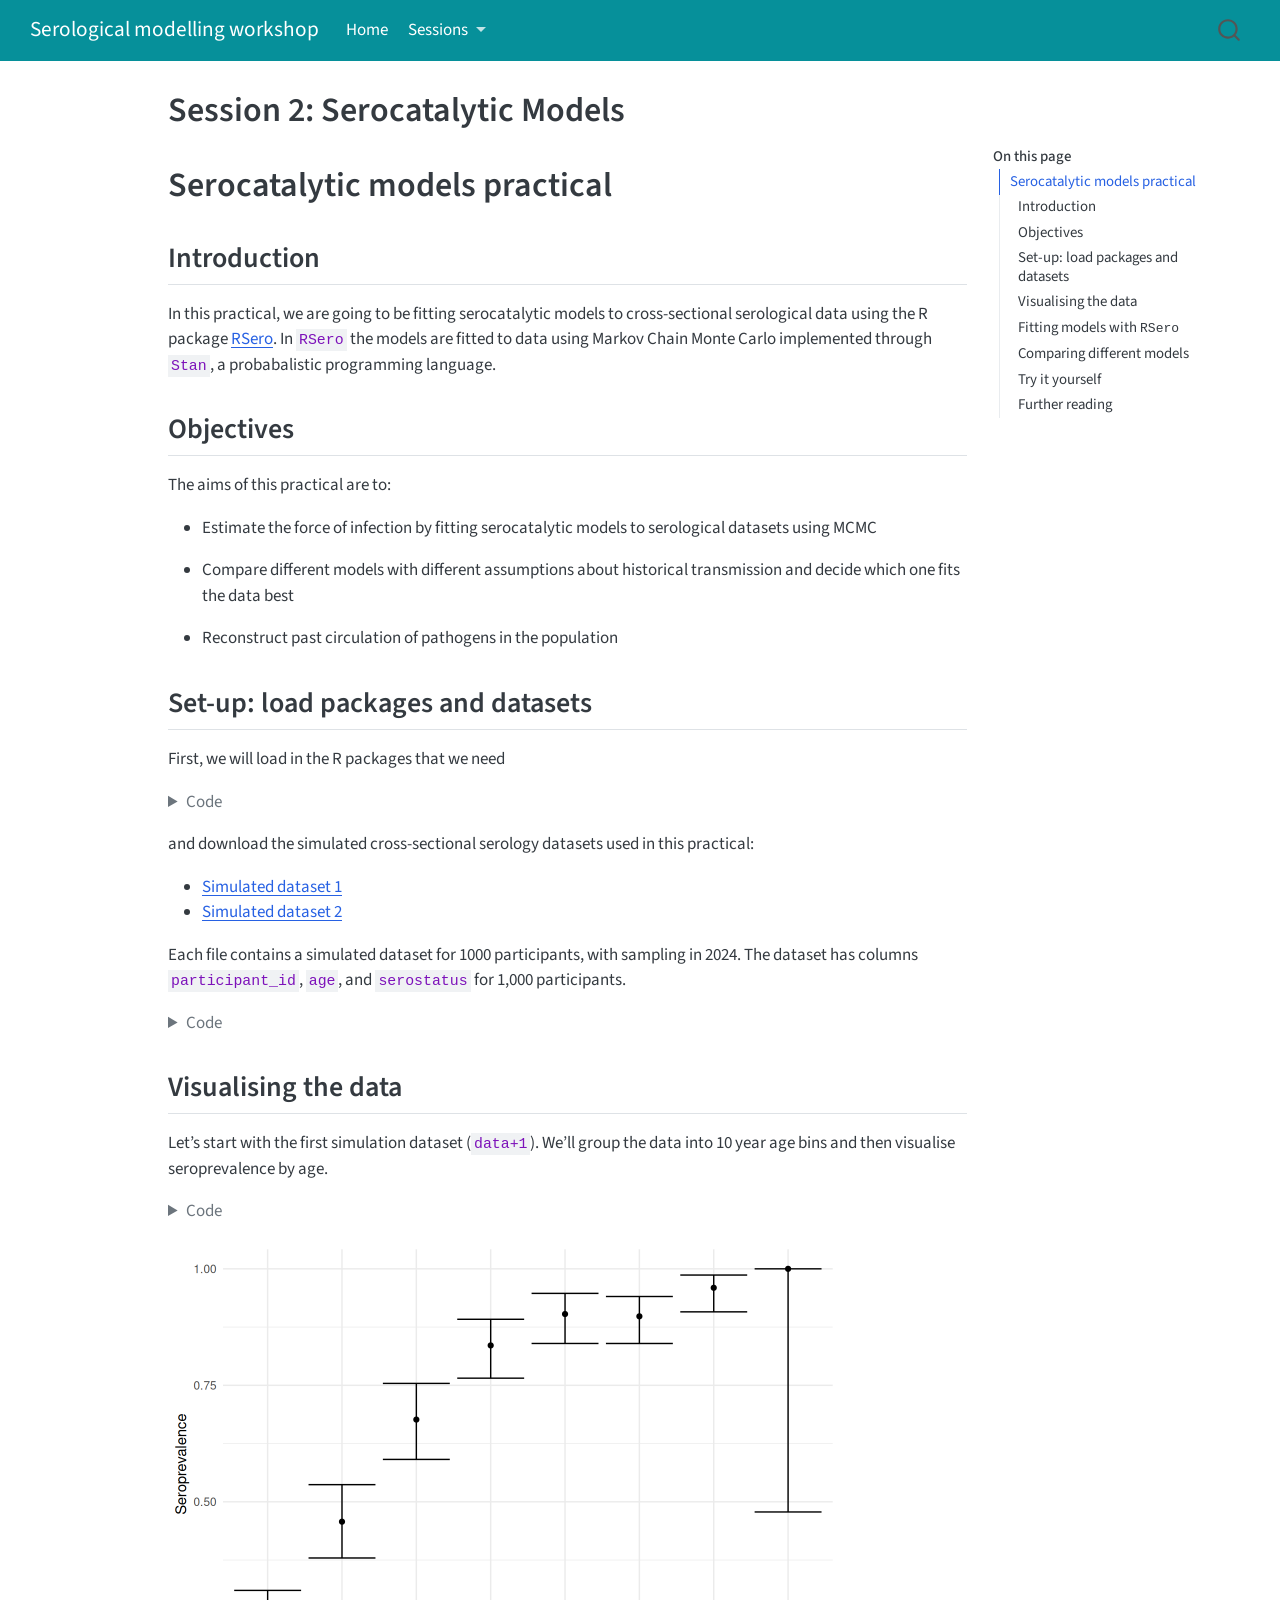
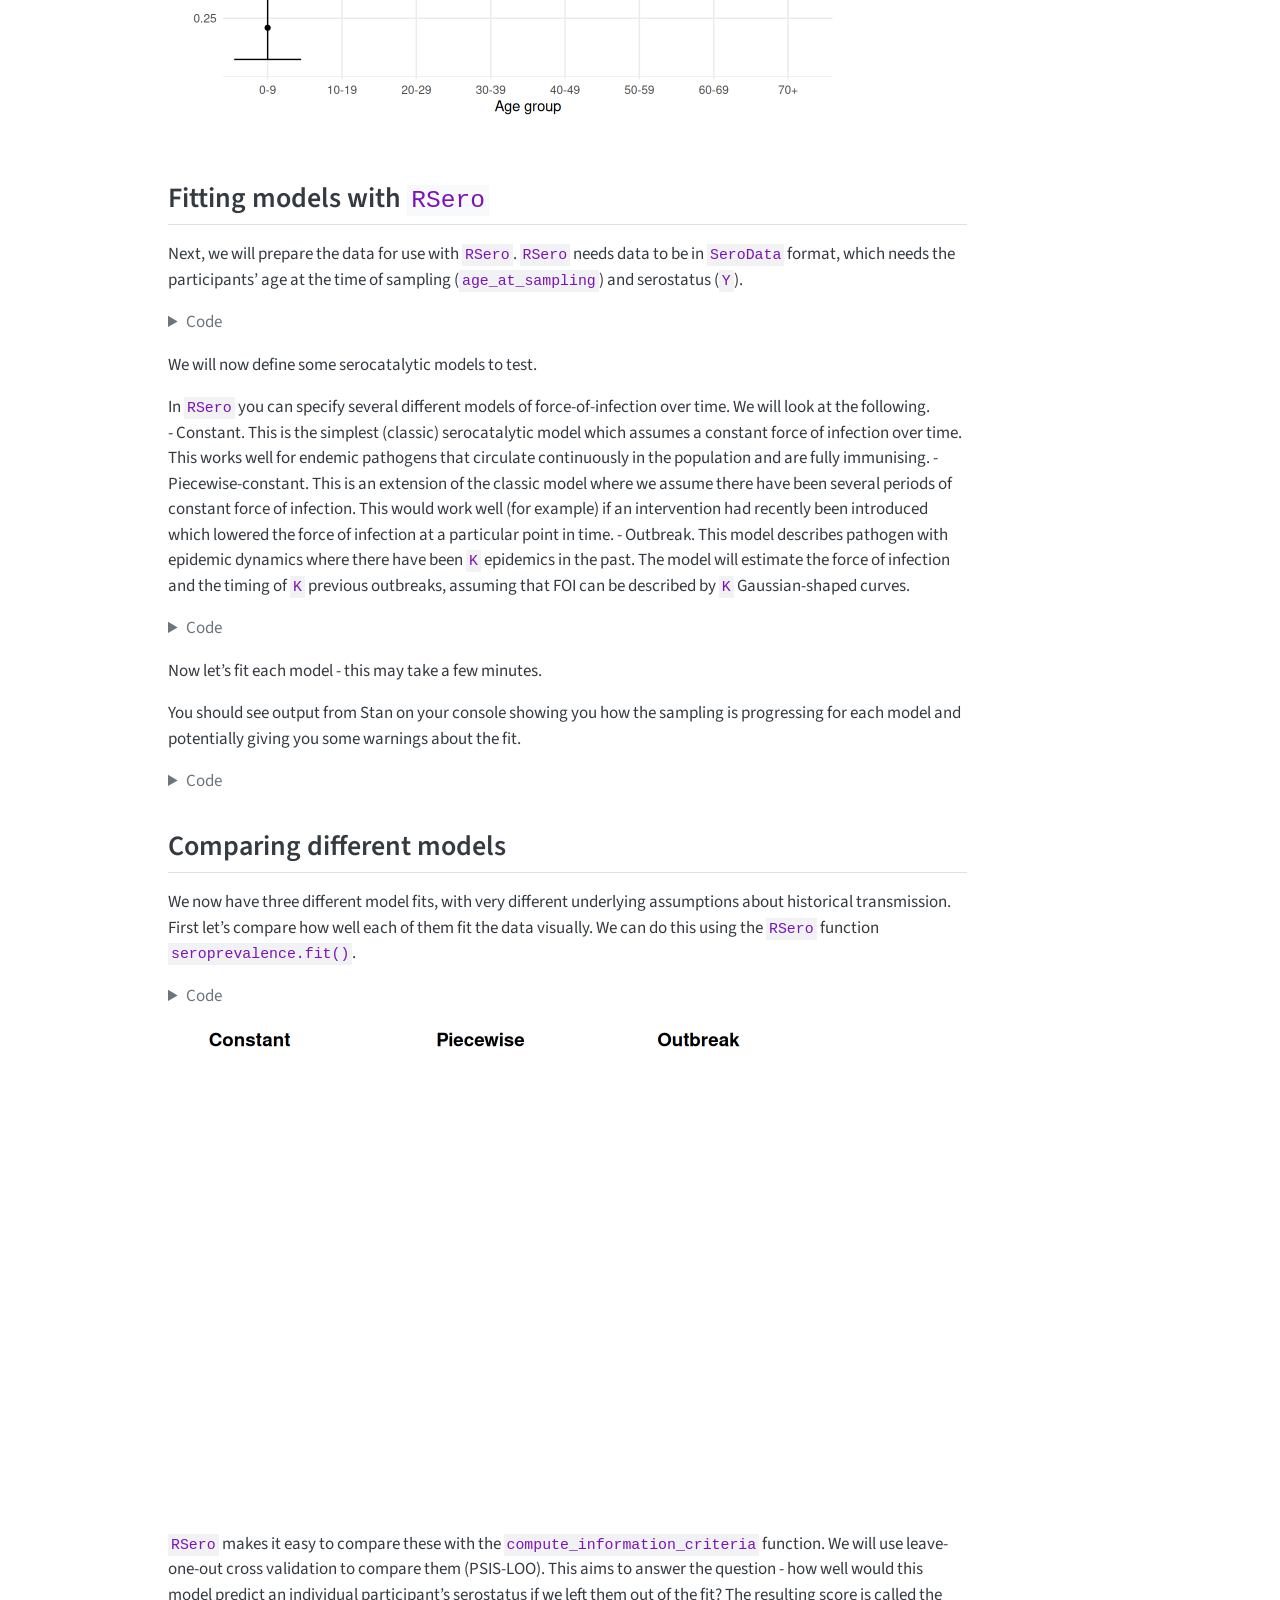
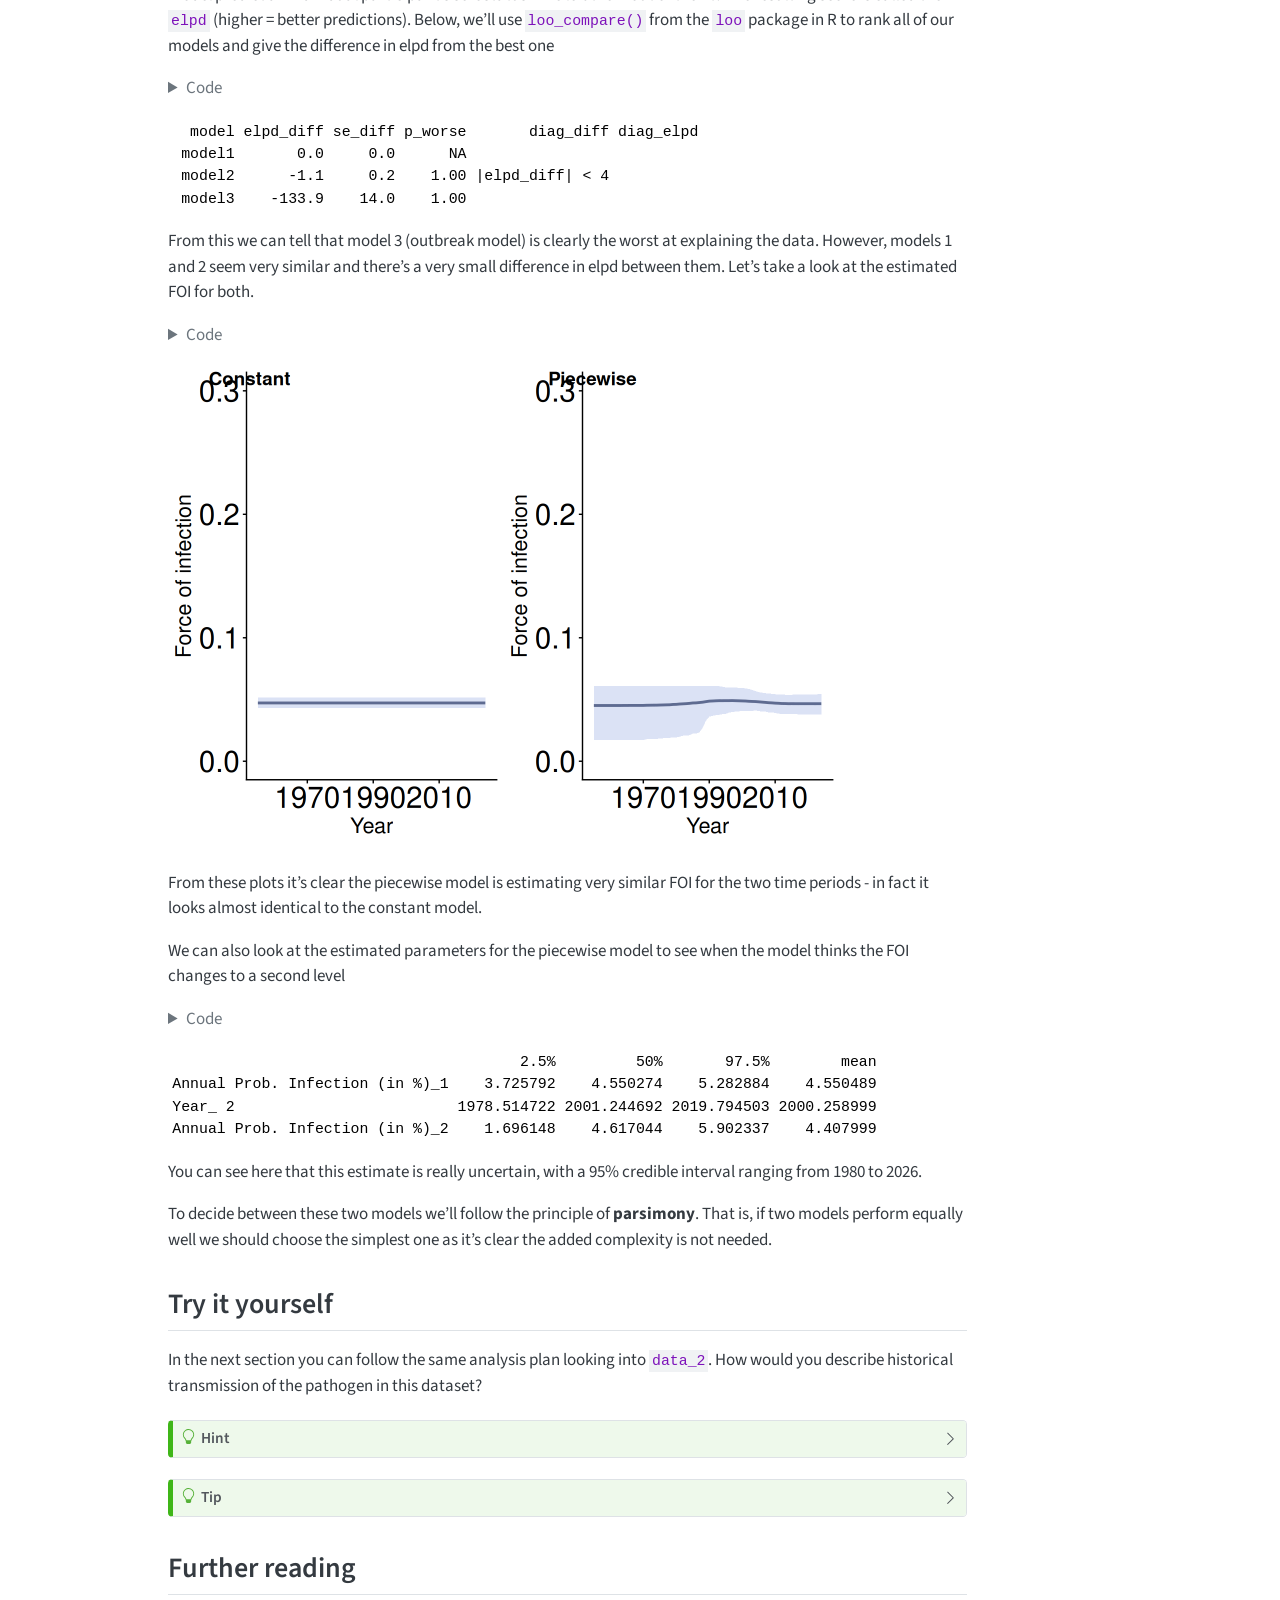
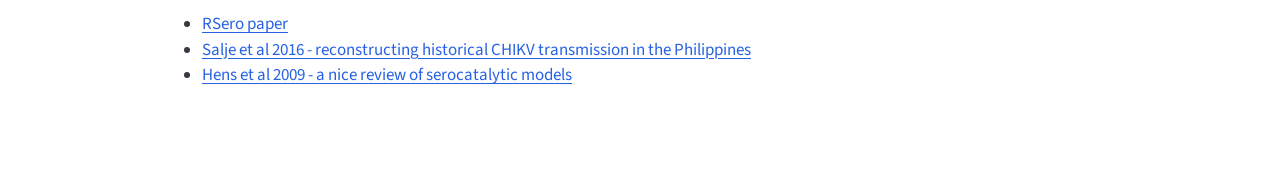
==== commit 1fa48765: "Built site for gh-pages" ====
--- a/sessions/serocatalytic-models-practical.html
+++ b/sessions/serocatalytic-models-practical.html
@@ -348,8 +348,8 @@
 <div class="cell-output cell-output-stdout">
 <pre><code>  model elpd_diff se_diff p_worse       diag_diff diag_elpd
  model1       0.0     0.0      NA                          
- model2      -0.8     0.2    1.00 |elpd_diff| &lt; 4          
- model3    -133.1    13.9    1.00                          </code></pre>
+ model2      -1.1     0.2    1.00 |elpd_diff| &lt; 4          
+ model3    -133.9    14.0    1.00                          </code></pre>
 </div>
 </div>
 <p>From this we can tell that model 3 (outbreak model) is clearly the worst at explaining the data. However, models 1 and 2 seem very similar and there’s a very small difference in elpd between them. Let’s take a look at the estimated FOI for both.</p>
@@ -381,14 +381,10 @@
 <div class="code-copy-outer-scaffold"><div class="sourceCode cell-code" id="cb11"><pre class="sourceCode r code-with-copy"><code class="sourceCode r"><span id="cb11-1"><a href="#cb11-1" aria-hidden="true" tabindex="-1"></a><span class="fu">parameters_credible_intervals</span>(piecewise_fit_1)</span></code></pre></div><button title="Copy to Clipboard" class="code-copy-button"><i class="bi"></i></button></div>
 </details>
 <div class="cell-output cell-output-stdout">
-<pre><code>                                        2.5%         50%       97.5%
-Annual Prob. Infection (in %)_1    0.4977057    4.410961    5.255145
-Year_ 2                         1981.4067510 2005.704625 2029.681020
-Annual Prob. Infection (in %)_2    3.0556615    4.647215    5.872510
-                                       mean
-Annual Prob. Infection (in %)_1    3.804773
-Year_ 2                         2007.260056
-Annual Prob. Infection (in %)_2    4.601266</code></pre>
+<pre><code>                                       2.5%         50%       97.5%        mean
+Annual Prob. Infection (in %)_1    3.725792    4.550274    5.282884    4.550489
+Year_ 2                         1978.514722 2001.244692 2019.794503 2000.258999
+Annual Prob. Infection (in %)_2    1.696148    4.617044    5.902337    4.407999</code></pre>
 </div>
 </div>
 <p>You can see here that this estimate is really uncertain, with a 95% credible interval ranging from 1980 to 2026.</p>
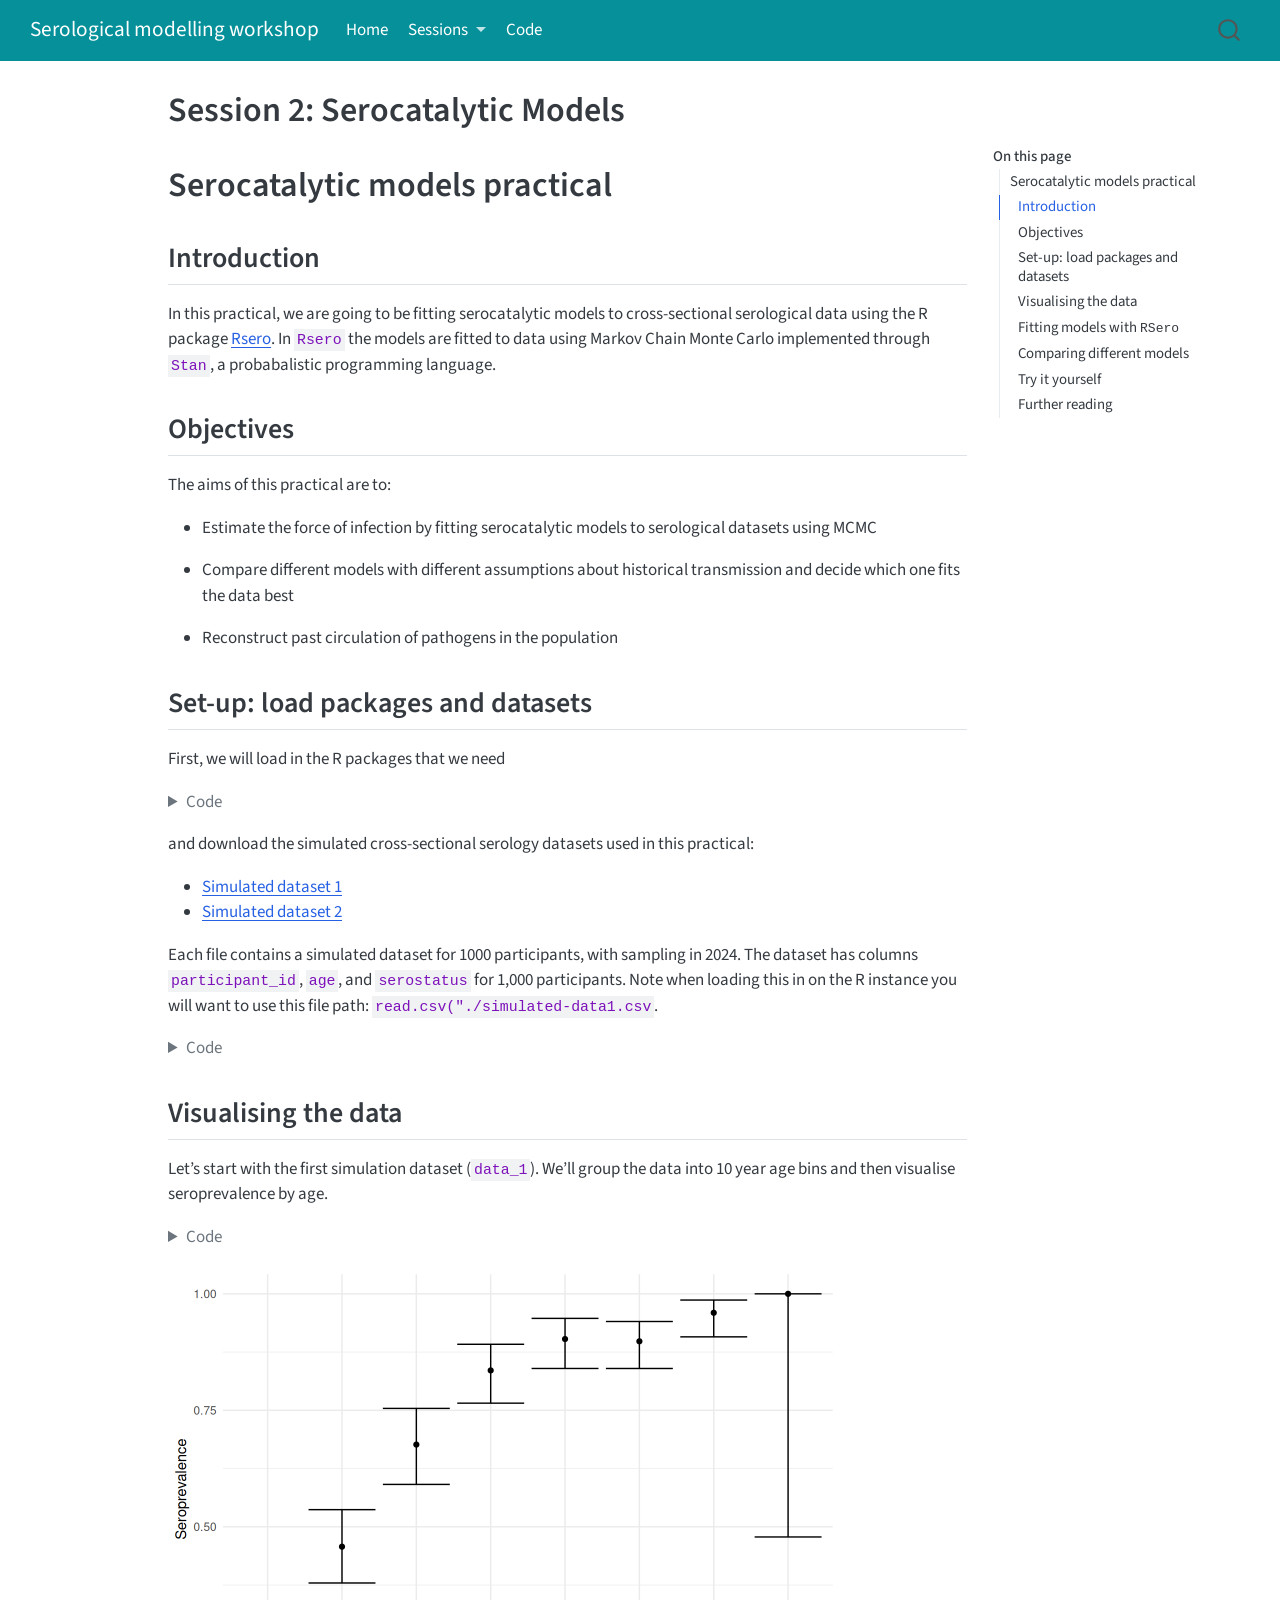
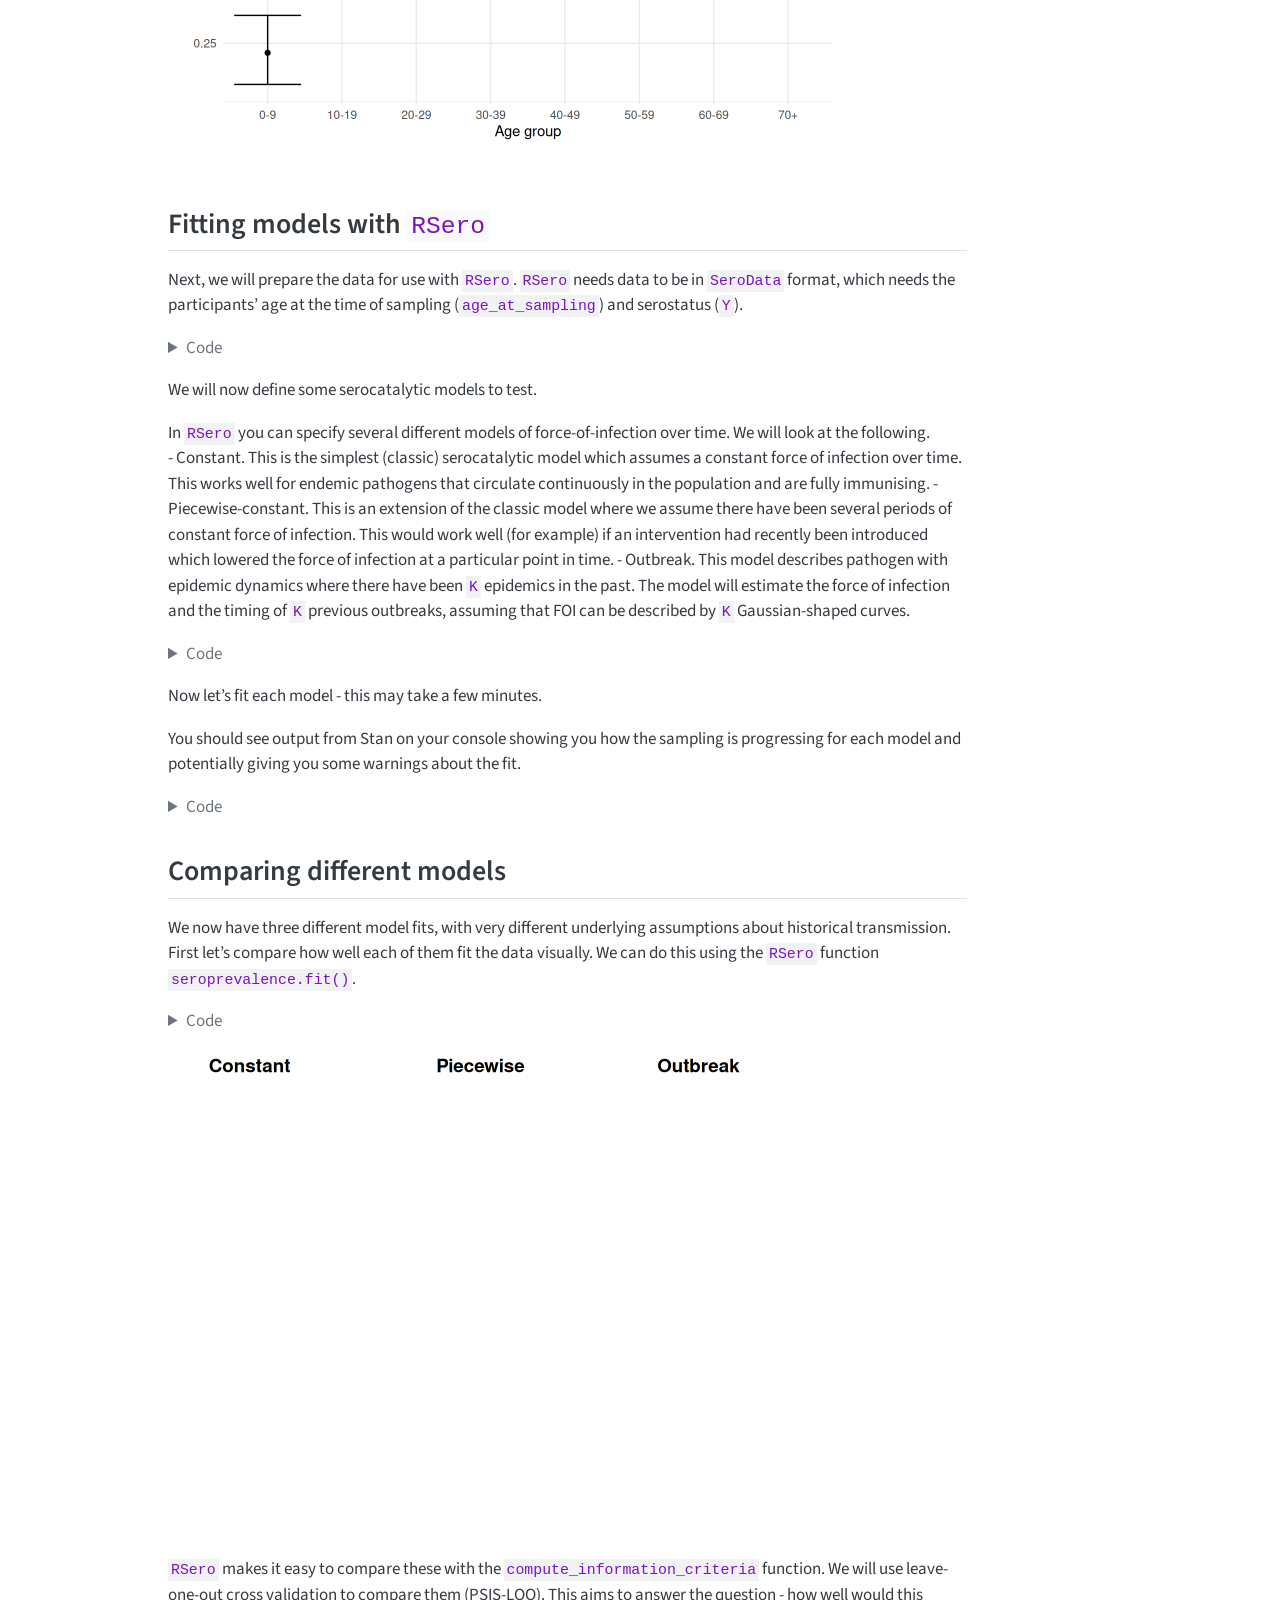
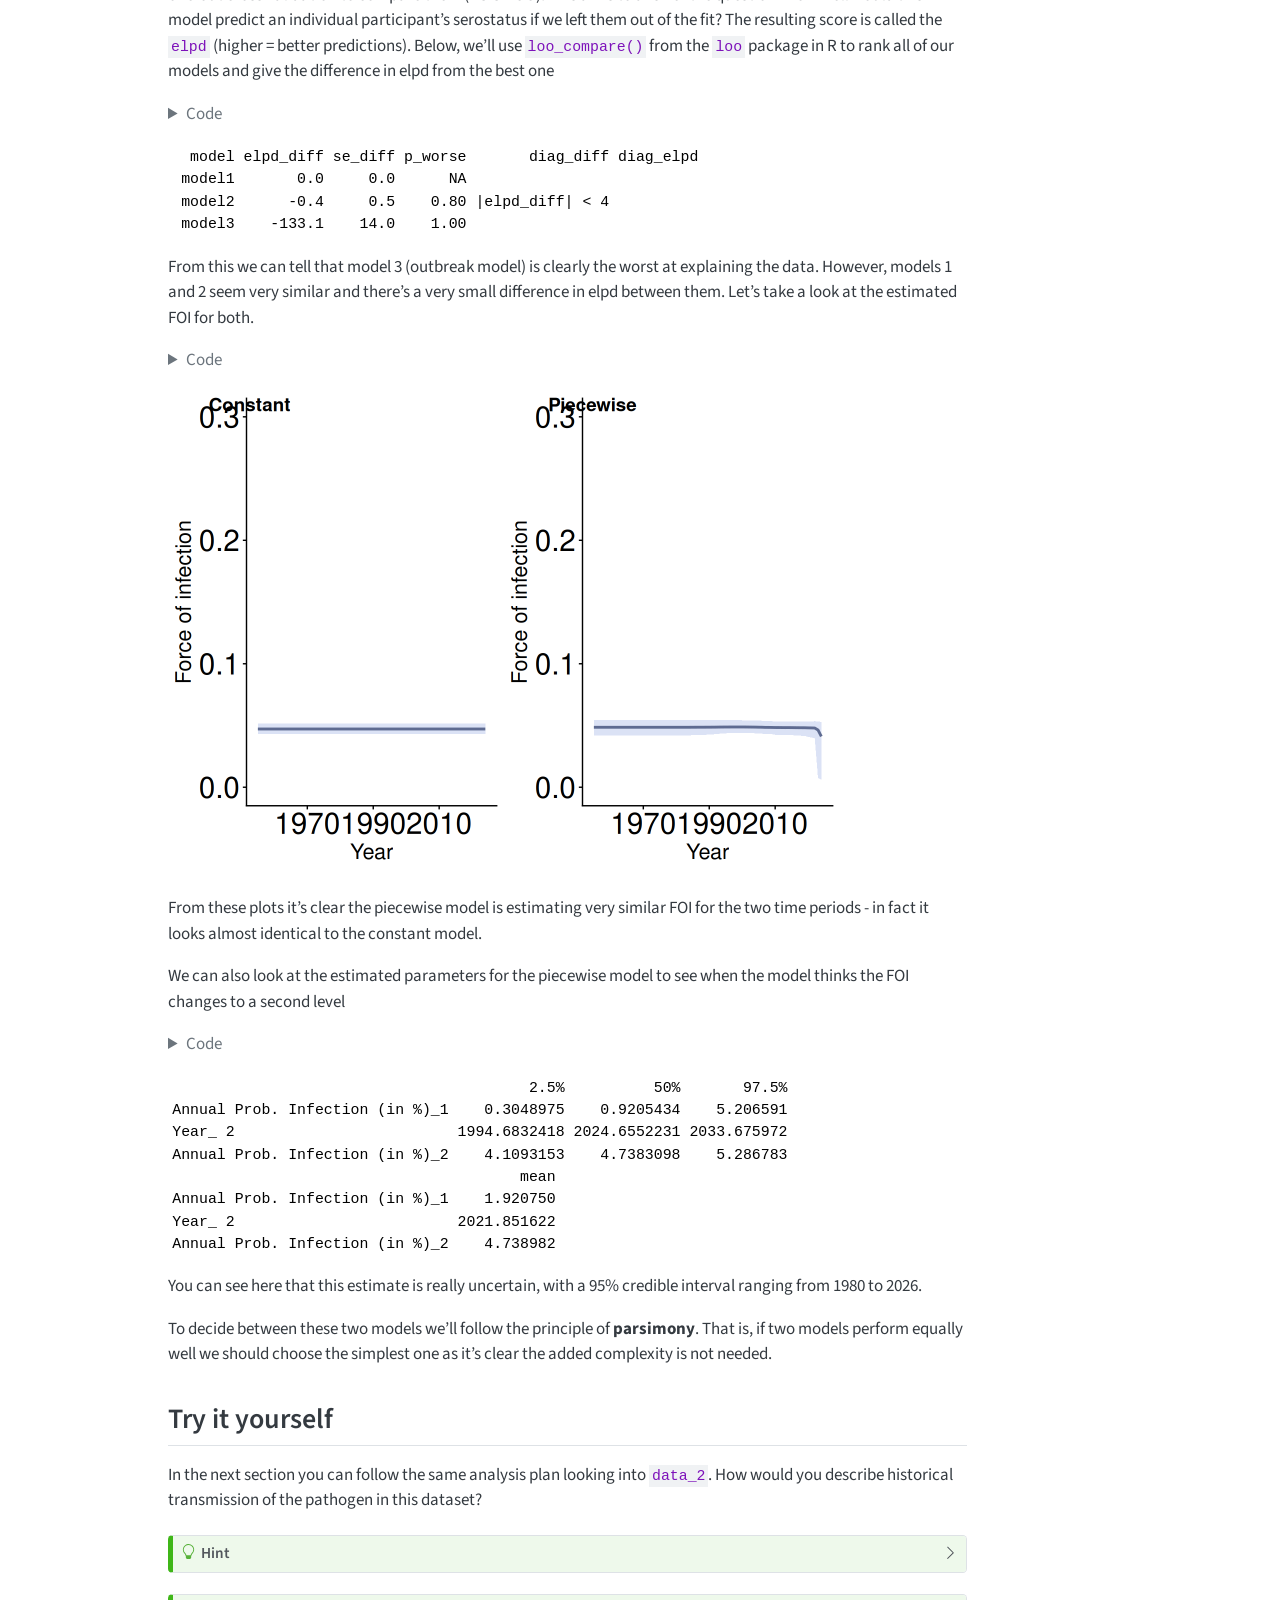
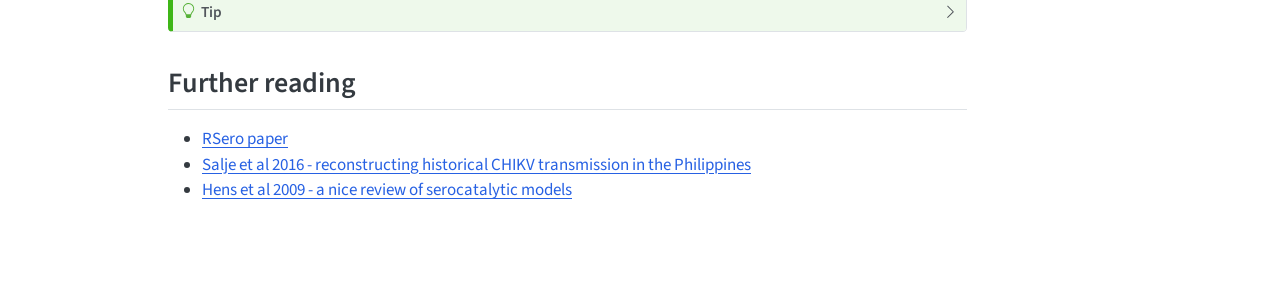
==== commit 9ce4f18e: "Built site for gh-pages" ====
--- a/sessions/serocatalytic-models-practical.html
+++ b/sessions/serocatalytic-models-practical.html
@@ -149,6 +149,10 @@
   </li>  
     </ul>
   </li>
+  <li class="nav-item">
+    <a class="nav-link" href="../code/Simulation_and_Inference.html"> 
+<span class="menu-text">Code</span></a>
+  </li>  
 </ul>
           </div> <!-- /navcollapse -->
             <div class="quarto-navbar-tools">
@@ -205,7 +209,7 @@
 <h1>Serocatalytic models practical</h1>
 <section id="introduction" class="level2">
 <h2 class="anchored" data-anchor-id="introduction">Introduction</h2>
-<p>In this practical, we are going to be fitting serocatalytic models to cross-sectional serological data using the R package <a href="&quot;https://journals.plos.org/ploscompbiol/article?id=10.1371/journal.pcbi.1012777#pcbi.1012777.ref024&quot;">RSero</a>. In <code>RSero</code> the models are fitted to data using Markov Chain Monte Carlo implemented through <code>Stan</code>, a probabalistic programming language.</p>
+<p>In this practical, we are going to be fitting serocatalytic models to cross-sectional serological data using the R package <a href="&quot;https://journals.plos.org/ploscompbiol/article?id=10.1371/journal.pcbi.1012777#pcbi.1012777.ref024&quot;">Rsero</a>. In <code>Rsero</code> the models are fitted to data using Markov Chain Monte Carlo implemented through <code>Stan</code>, a probabalistic programming language.</p>
 </section>
 <section id="objectives" class="level2">
 <h2 class="anchored" data-anchor-id="objectives">Objectives</h2>
@@ -232,7 +236,7 @@
 <li><a href="../data/simulated-data1.csv">Simulated dataset 1</a></li>
 <li><a href="../data/simulated-data2.csv">Simulated dataset 2</a></li>
 </ul>
-<p>Each file contains a simulated dataset for 1000 participants, with sampling in 2024. The dataset has columns <code>participant_id</code>, <code>age</code>, and <code>serostatus</code> for 1,000 participants.</p>
+<p>Each file contains a simulated dataset for 1000 participants, with sampling in 2024. The dataset has columns <code>participant_id</code>, <code>age</code>, and <code>serostatus</code> for 1,000 participants. Note when loading this in on the R instance you will want to use this file path: <code>read.csv("./simulated-data1.csv</code>.</p>
 <div class="cell">
 <details class="code-fold">
 <summary>Code</summary>
@@ -243,7 +247,7 @@
 </section>
 <section id="visualising-the-data" class="level2">
 <h2 class="anchored" data-anchor-id="visualising-the-data">Visualising the data</h2>
-<p>Let’s start with the first simulation dataset (<code>data+1</code>). We’ll group the data into 10 year age bins and then visualise seroprevalence by age.</p>
+<p>Let’s start with the first simulation dataset (<code>data_1</code>). We’ll group the data into 10 year age bins and then visualise seroprevalence by age.</p>
 <div class="cell">
 <details class="code-fold">
 <summary>Code</summary>
@@ -348,8 +352,8 @@
 <div class="cell-output cell-output-stdout">
 <pre><code>  model elpd_diff se_diff p_worse       diag_diff diag_elpd
  model1       0.0     0.0      NA                          
- model2      -1.1     0.2    1.00 |elpd_diff| &lt; 4          
- model3    -133.9    14.0    1.00                          </code></pre>
+ model2      -0.4     0.5    0.80 |elpd_diff| &lt; 4          
+ model3    -133.1    14.0    1.00                          </code></pre>
 </div>
 </div>
 <p>From this we can tell that model 3 (outbreak model) is clearly the worst at explaining the data. However, models 1 and 2 seem very similar and there’s a very small difference in elpd between them. Let’s take a look at the estimated FOI for both.</p>
@@ -381,10 +385,14 @@
 <div class="code-copy-outer-scaffold"><div class="sourceCode cell-code" id="cb11"><pre class="sourceCode r code-with-copy"><code class="sourceCode r"><span id="cb11-1"><a href="#cb11-1" aria-hidden="true" tabindex="-1"></a><span class="fu">parameters_credible_intervals</span>(piecewise_fit_1)</span></code></pre></div><button title="Copy to Clipboard" class="code-copy-button"><i class="bi"></i></button></div>
 </details>
 <div class="cell-output cell-output-stdout">
-<pre><code>                                       2.5%         50%       97.5%        mean
-Annual Prob. Infection (in %)_1    3.725792    4.550274    5.282884    4.550489
-Year_ 2                         1978.514722 2001.244692 2019.794503 2000.258999
-Annual Prob. Infection (in %)_2    1.696148    4.617044    5.902337    4.407999</code></pre>
+<pre><code>                                        2.5%          50%       97.5%
+Annual Prob. Infection (in %)_1    0.3048975    0.9205434    5.206591
+Year_ 2                         1994.6832418 2024.6552231 2033.675972
+Annual Prob. Infection (in %)_2    4.1093153    4.7383098    5.286783
+                                       mean
+Annual Prob. Infection (in %)_1    1.920750
+Year_ 2                         2021.851622
+Annual Prob. Infection (in %)_2    4.738982</code></pre>
 </div>
 </div>
 <p>You can see here that this estimate is really uncertain, with a 95% credible interval ranging from 1980 to 2026.</p>
